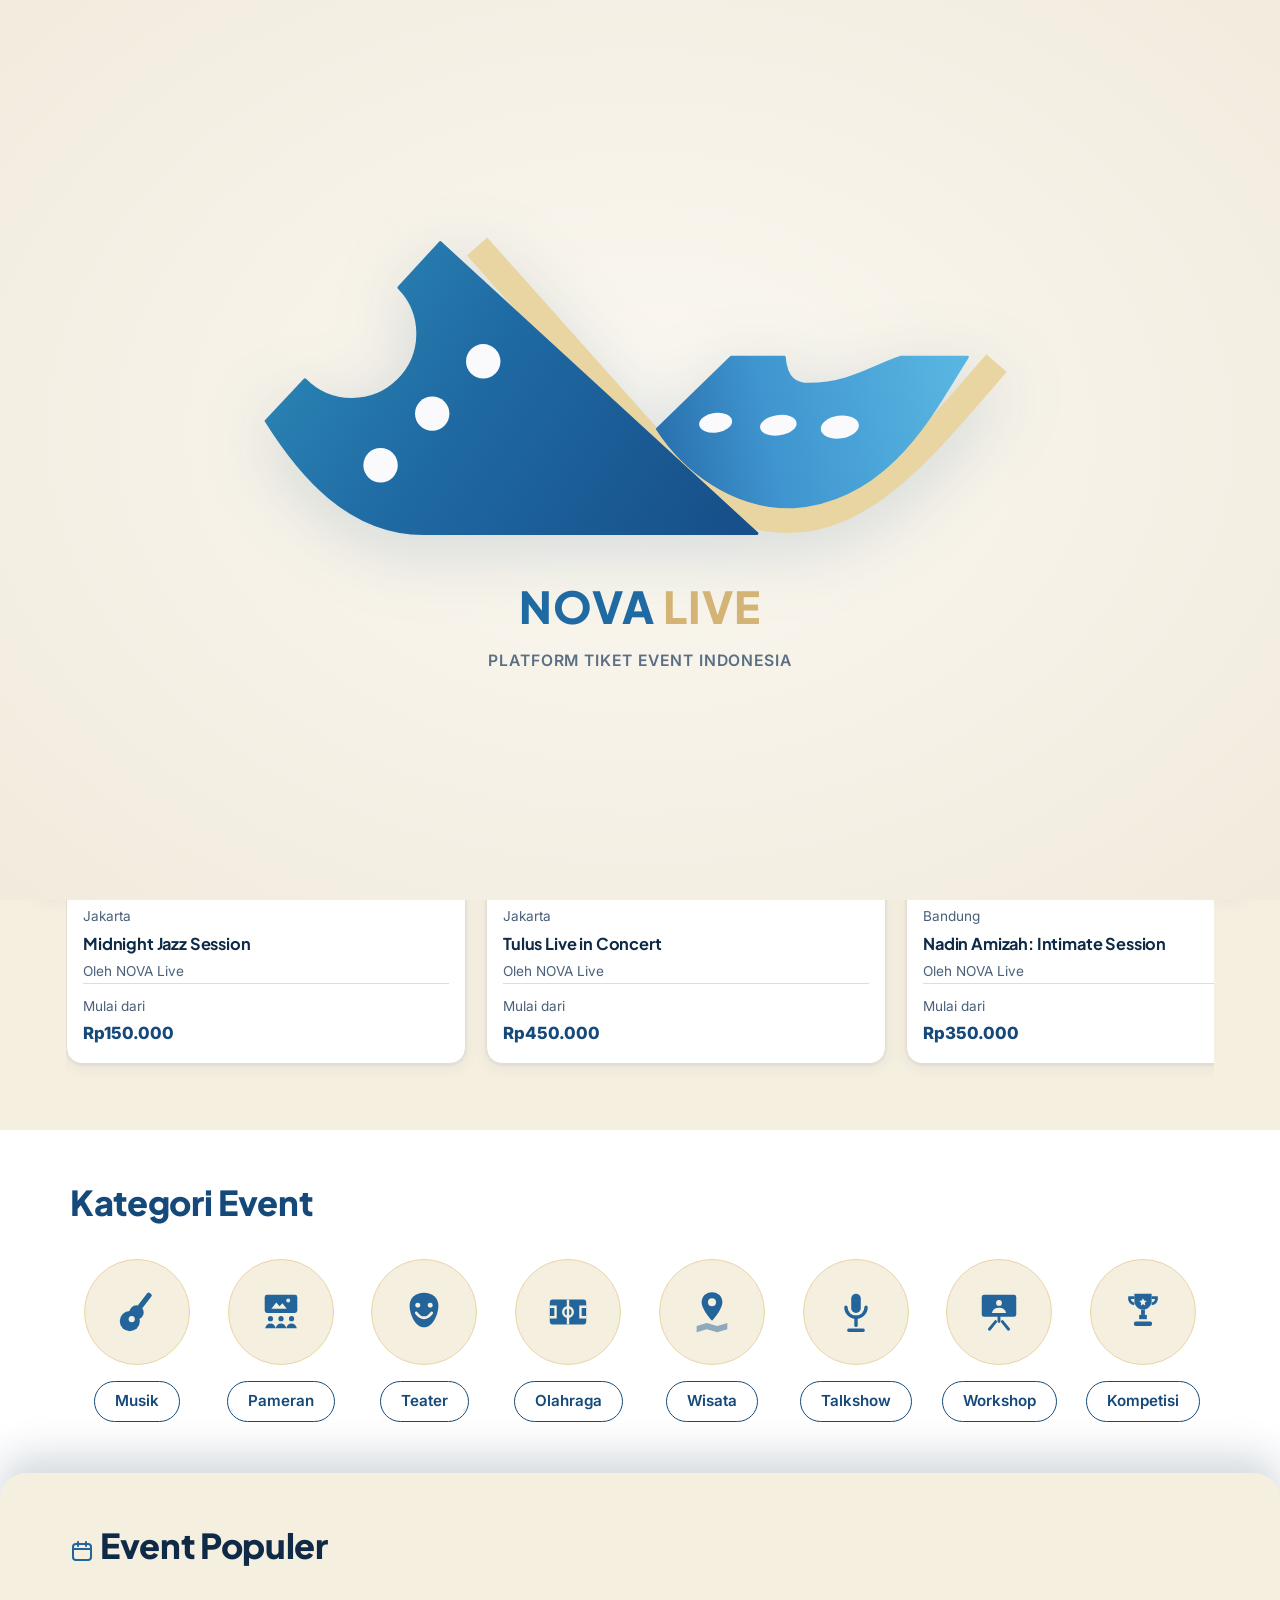
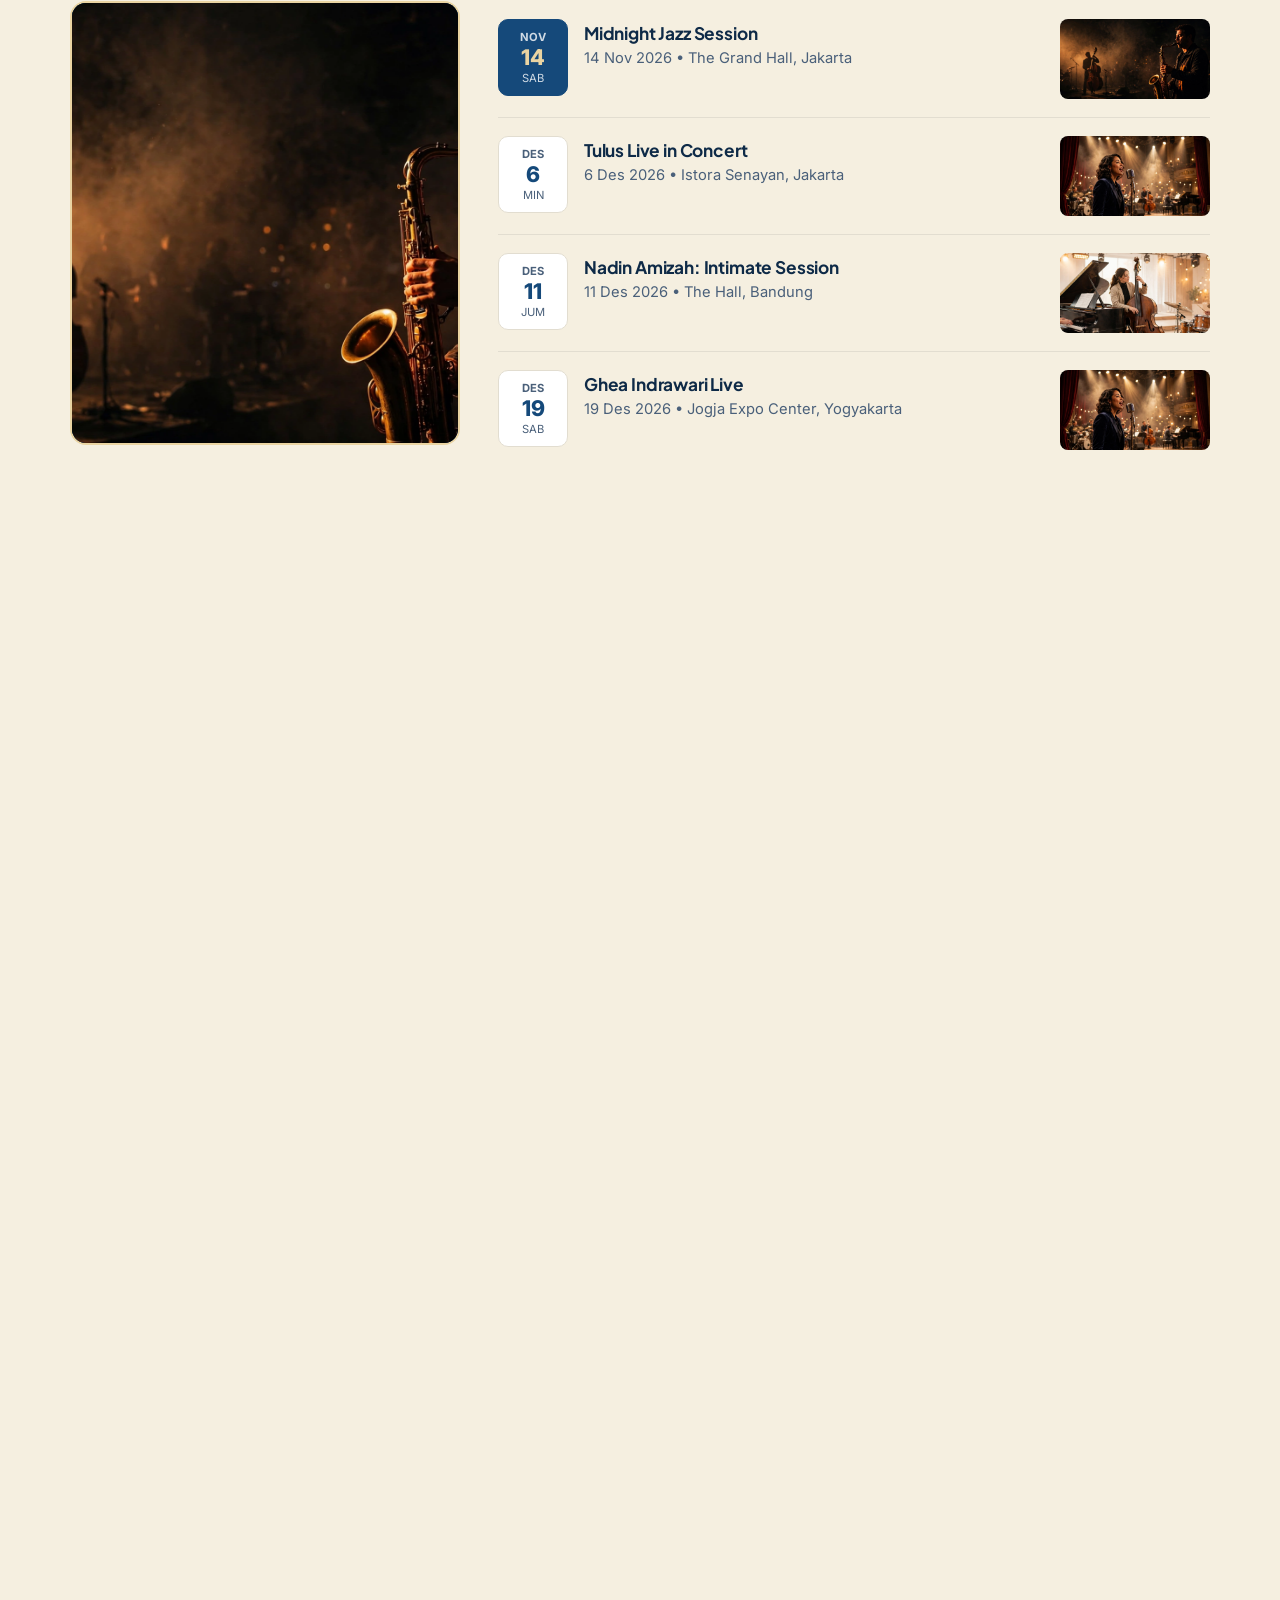
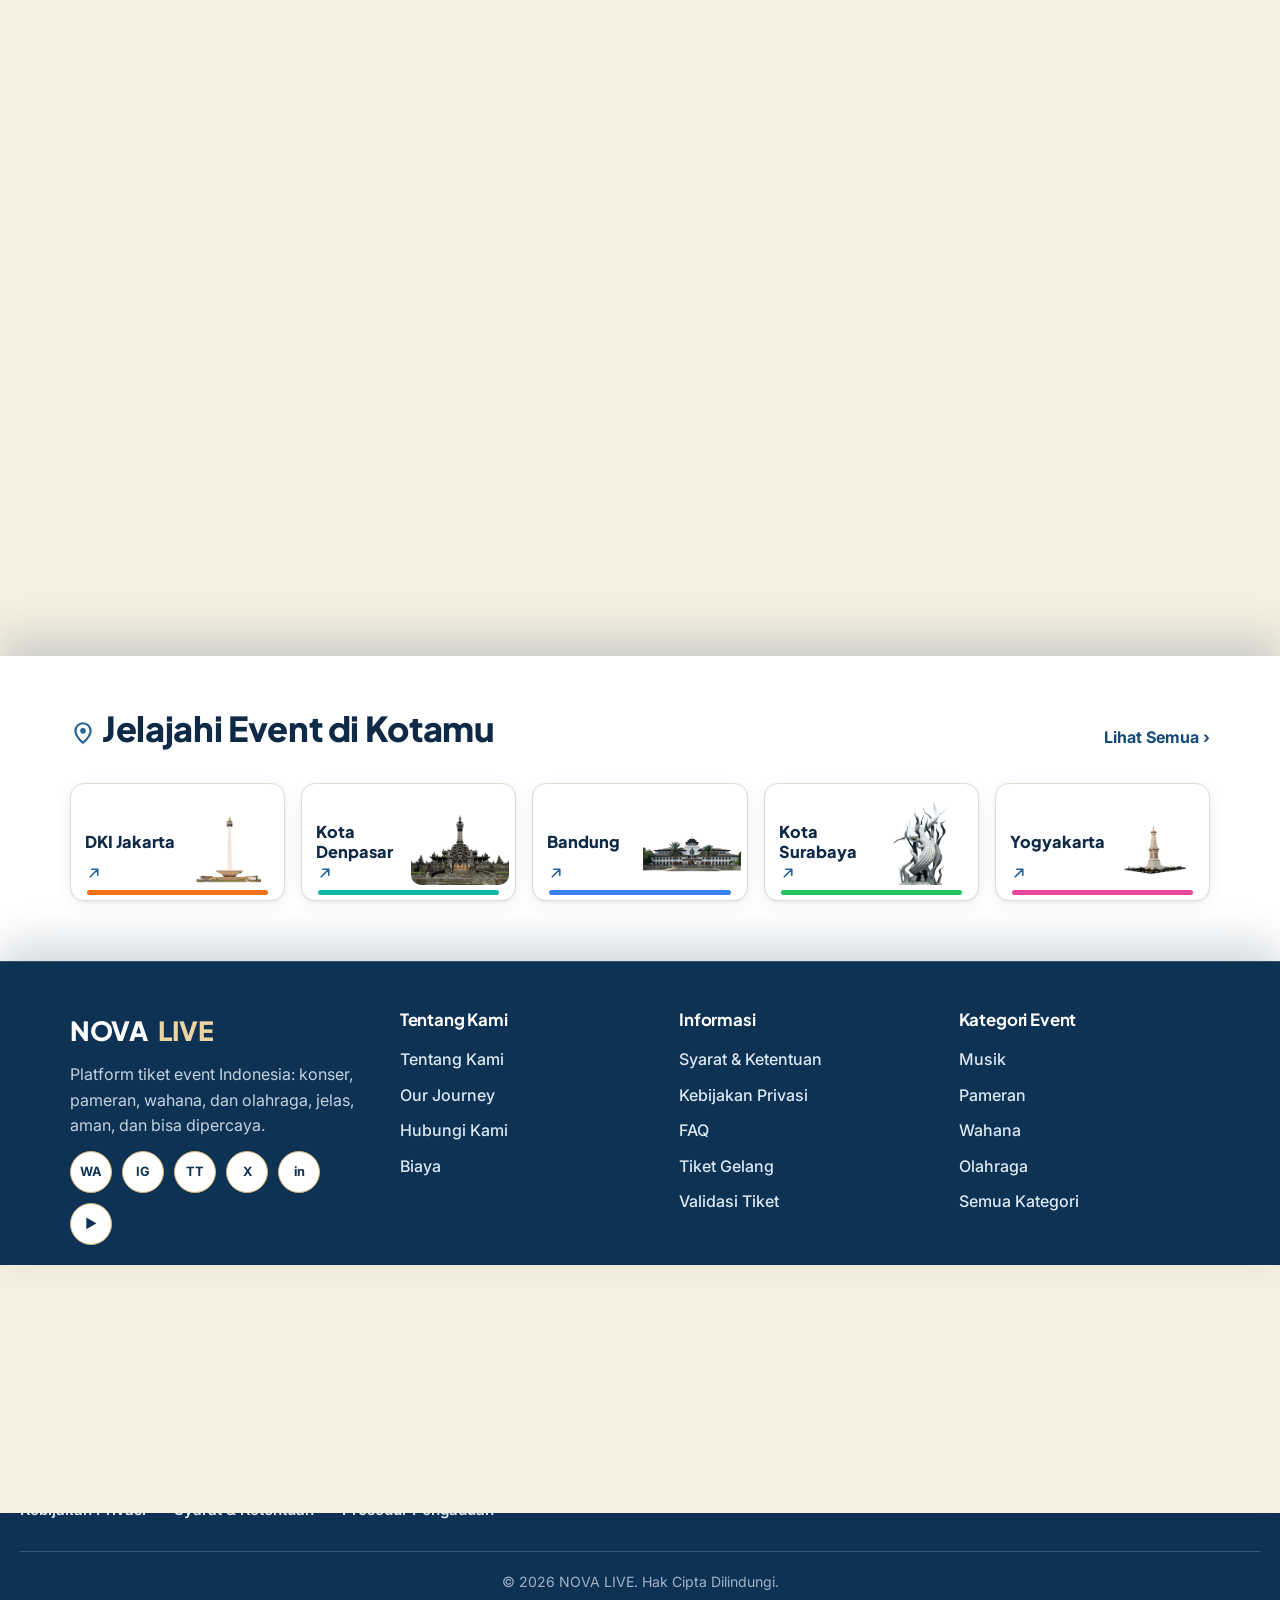
==== nova-live/index.html @ 5f41d3fb "MOCK UP 0.1" ====
<!doctype html>
<html lang="id">
<head>
<meta charset="utf-8">
<meta name="viewport" content="width=device-width, initial-scale=1, viewport-fit=cover">
<meta name="color-scheme" content="light">
<link rel="icon" type="image/png" href="[data-uri]">
<title>NOVA LIVE: Homepage</title>
<meta name="description" content="NOVA LIVE: platform tiket event Indonesia. Konser, pameran, wahana, dan olahraga.">
<link rel="preconnect" href="https://fonts.googleapis.com">
<link rel="preconnect" href="https://fonts.gstatic.com" crossorigin>
<link href="https://fonts.googleapis.com/css2?family=Plus+Jakarta+Sans:wght@600;700;800&family=Inter:wght@400;600;700;800&display=swap" rel="stylesheet">
<style>
:root{
  --bg:#FFFFFF; --card:#FFFFFF; --ink:#0E2A47; --muted:#4A607A;
  --navy:#15497A; --navy2:#0E3254; --brand:#23649A; --sky:#509FC8; --sky-soft:#E6F2F8;
  --accent:#23649A; --accent-ink:#15497A; --gold:#EAD4A2; --gold-deep:#D4B475; --success:#15803D;
  --cream:#F5EFE0; --nav-bg:#F5F1E6;
  --line:#E2DDD0; --chipbg:#EFE9DA;
  --font-display:"Plus Jakarta Sans","Inter",system-ui,sans-serif;
  --font-body:"Inter",system-ui,sans-serif;
  --radius:16px;
  --shadow:0 1px 3px rgba(14,50,84,.08),0 4px 16px rgba(14,50,84,.06);
  --shadow-lg:0 8px 28px rgba(14,50,84,.14);
  --wrap:1180px;
  --navh:73px;
}
*{box-sizing:border-box}
html{scroll-behavior:smooth}
body{margin:0;background:var(--bg);color:var(--ink);font-family:var(--font-body);line-height:1.6}
img{max-width:100%;display:block}
a{color:inherit}
a[href],button,summary,select,label[for],[role="button"],[role="tab"],[role="switch"]{cursor:pointer}
:disabled,[aria-disabled="true"]{cursor:not-allowed}
h1,h2,h3{font-family:var(--font-display);line-height:1.2;margin:0 0 12px;letter-spacing:-.01em}
h2{font-size:clamp(1.55rem,3vw,2.15rem);font-weight:800}
h3{font-size:1.15rem;font-weight:700}
p{margin:0 0 12px}
button,[role="button"],select,summary,input:not([type="checkbox"],[type="radio"]){min-height:2.25rem}
section[id]{scroll-margin-top:96px}
.wrap{max-width:var(--wrap);margin:0 auto;padding:0 20px}
.section{padding:52px 0;position:relative}
.section.alt{background:var(--card)}
.section-head{display:flex;justify-content:space-between;align-items:flex-end;gap:20px;flex-wrap:wrap;margin-bottom:22px}
.lead{color:var(--muted);font-size:1.02rem;max-width:640px}
.meta{color:var(--muted);font-size:.92rem}
:focus-visible{outline:3px solid var(--brand);outline-offset:2px;border-radius:6px}
.btn{display:inline-flex;align-items:center;gap:8px;background:var(--navy);color:#fff;font-weight:700;text-decoration:none;border:1px solid var(--navy);border-radius:10px;padding:12px 22px;cursor:pointer;box-shadow:var(--shadow);font-family:var(--font-body)}
.btn:hover{background:var(--brand);border-color:var(--brand)}
.btn-blue{background:var(--gold);border-color:var(--gold-deep);color:var(--navy2)}
.btn-blue:hover{background:var(--gold-deep);border-color:var(--gold-deep)}
.btn-sm{padding:9px 16px;font-size:.9rem}
.sticker{display:inline-block;background:var(--sky-soft);color:var(--navy);border-radius:999px;padding:4px 12px;font-weight:700;font-size:.78rem}

/* NAVBAR: struktur referensi: logo | Kategori | search lebar | partner | Akun */
.topnav{background:var(--navy2);border-bottom:1px solid rgba(255,255,255,.16);position:sticky;top:0;z-index:100;color:#fff}
.topnav-row{max-width:1440px;margin:0 auto;padding:12px 24px;display:flex;align-items:center;gap:18px}
.logo{display:inline-flex;align-items:center;gap:10px;font-family:var(--font-display);font-weight:800;font-size:1.65rem;color:#fff;text-decoration:none;white-space:nowrap;letter-spacing:-.01em;flex-shrink:0}
.logo .logo-live{color:var(--gold)}
.nav-ticket-svg{height:40px;width:auto;display:block;overflow:visible;flex-shrink:0}
.logo-img{height:36px;width:auto;display:block;max-width:100%;object-fit:contain}
.nav-cat{position:relative}
.nav-cat-btn{display:flex;align-items:center;gap:8px;background:none;border:0;font:700 1rem var(--font-body);color:#EAF3FA;cursor:pointer;padding:10px 6px;white-space:nowrap}
.nav-cat-btn:hover{color:#fff}
.nav-cat-chev{transition:transform .2s}
.nav-cat-btn[aria-expanded="true"] .nav-cat-chev{transform:rotate(180deg)}
/* MEGA MENU KATEGORI: panel lebar di bawah navbar, grid 4 kolom + bagian Jelajahi Event */
.mega-menu{position:absolute;top:calc(100% + 10px);left:50%;transform:translateX(-50%);width:min(1080px,calc(100vw - 32px));background:var(--card);border:1px solid var(--line);border-radius:18px;box-shadow:var(--shadow-lg);padding:26px 28px 24px;display:none;z-index:90}
.mega-menu.open{display:block;animation:mega-in .18s ease}
@keyframes mega-in{from{opacity:0;transform:translateX(-50%) translateY(-6px)}to{opacity:1;transform:translateX(-50%) translateY(0)}}
@media(prefers-reduced-motion:reduce){.mega-menu.open{animation:none}.nav-cat-chev{transition:none}}
.mega-grid{display:grid;grid-template-columns:repeat(4,1fr);gap:4px 16px}
.mega-item{display:flex;align-items:center;gap:14px;padding:11px 12px;border-radius:12px;color:var(--ink);font-weight:600;font-size:1rem;text-decoration:none;min-height:3.5rem}
.mega-item:hover{background:var(--sky-soft)}
.mega-ic{width:48px;height:48px;flex-shrink:0;border-radius:12px;background:var(--sky-soft);color:var(--brand);display:flex;align-items:center;justify-content:center;transition:background .2s,color .2s}
.mega-item:hover .mega-ic{background:var(--gold);color:var(--navy2)}
.mega-explore{border-top:1px solid var(--line);margin-top:20px;padding-top:20px}
.mega-explore h3{font-size:1.3rem;color:var(--navy);margin:0 0 14px}
.mega-explore-card{display:flex;align-items:center;gap:16px;background:var(--cream);border:1px solid var(--line);border-radius:14px;padding:16px 20px;text-decoration:none;color:var(--ink);min-height:3.5rem}
.mega-explore-card:hover{border-color:var(--gold-deep);box-shadow:var(--shadow)}
.mega-explore-ic{width:48px;height:48px;flex-shrink:0;border-radius:12px;background:var(--navy);color:var(--gold);display:flex;align-items:center;justify-content:center}
.mega-explore-txt strong{display:block;font-family:var(--font-display);font-size:1.05rem;color:var(--navy);line-height:1.3}
.mega-explore-txt small{color:var(--muted);font-size:.9rem}
.mega-arrow{margin-left:auto;font-size:1.7rem;line-height:1;color:var(--brand);flex-shrink:0}
@media(max-width:760px){
  .mega-menu{padding:20px 16px}
  .mega-grid{grid-template-columns:repeat(2,1fr);gap:4px 8px}
  .mega-item{gap:10px;padding:9px 8px;font-size:.92rem}
  .mega-ic{width:40px;height:40px;border-radius:10px}
  .mega-explore-card{padding:14px 16px}
}
.nav-search{flex:1;display:flex;align-items:center;background:#fff;border:1px solid var(--line);border-radius:999px;padding:0 6px 0 20px;height:48px;min-width:0;position:relative}
.nav-search input{flex:1;border:0;background:transparent;outline:none;font:400 .95rem var(--font-body);min-width:0;color:var(--navy)}
.nav-search input::placeholder{color:var(--muted)}
.nav-search-hint{position:absolute;left:20px;right:52px;top:50%;transform:translateY(-50%);font:400 .95rem var(--font-body);color:var(--muted);pointer-events:none;white-space:nowrap;overflow:hidden}
.nav-search-hint.hidden{display:none}
.nav-search-hint .hint-prefix{white-space:pre}
.nav-search-hint .hint-word{display:inline-block;transform-origin:50% 50%}
.nav-search-hint .hint-word.flip-out{animation:hint-flip-out .5s ease-in forwards}
.nav-search-hint .hint-word.flip-in{animation:hint-flip-in .5s ease-out forwards}
@keyframes hint-flip-out{from{transform:perspective(400px) rotateX(0deg);opacity:1}to{transform:perspective(400px) rotateX(90deg);opacity:0}}
@keyframes hint-flip-in{from{transform:perspective(400px) rotateX(-90deg);opacity:0}to{transform:perspective(400px) rotateX(0deg);opacity:1}}
@media(prefers-reduced-motion:reduce){.nav-search-hint{display:none}.nav-search-hint .hint-word.flip-out,.nav-search-hint .hint-word.flip-in{animation:none}}
.nav-search button{width:40px;height:40px;border:0;background:transparent;cursor:pointer;color:var(--navy);display:flex;align-items:center;justify-content:center;flex-shrink:0}
.nav-partner{display:flex;align-items:center;gap:8px;font-weight:700;color:#DCEBF5;text-decoration:none;white-space:nowrap;padding:10px 4px}
.nav-partner:hover{color:#fff}
.nav-partner svg{color:var(--gold)}
.nav-account{background:var(--gold);color:var(--navy2);border-radius:999px;padding:11px 20px;display:flex;align-items:center;gap:8px;font-weight:700;text-decoration:none;white-space:nowrap;border:0;cursor:pointer;font-family:var(--font-body);font-size:1rem}
.nav-account:hover{background:var(--gold-deep)}
.burger{display:none;background:none;border:0;font-size:1.5rem;cursor:pointer;color:#fff;padding:8px;min-width:2.75rem}
.drawer{position:fixed;top:0;right:0;width:300px;max-width:85vw;height:100%;background:var(--card);color:var(--ink);z-index:300;padding:24px;overflow:auto;box-shadow:var(--shadow-lg);display:none}
.drawer.open{display:block;animation:drawer-in .25s ease}
@keyframes drawer-in{from{transform:translateX(105%)}to{transform:none}}
@media(prefers-reduced-motion:reduce){.drawer.open{animation:none}}
.drawer a{display:block;padding:13px 0;font-weight:600;text-decoration:none;border-bottom:1px solid var(--line);min-height:2.75rem}
.drawer-backdrop{position:fixed;inset:0;background:rgba(14,50,84,.45);z-index:250;display:none}
.drawer-backdrop.open{display:block}
@media(max-width:1020px){.nav-partner{display:none}}
@media(max-width:760px){
  .topnav-row{flex-wrap:wrap;gap:10px;padding:12px 16px}
  .nav-search{order:3;flex-basis:100%}
  .nav-account{display:none}
  .burger{display:block;margin-left:auto}
  .nav-cat-btn span.lbl{display:none}
  .logo-img{height:30px}
  .logo{font-size:1.3rem;gap:8px}
  .nav-ticket-svg{height:32px}
}

.chips{display:flex;gap:10px;flex-wrap:wrap;margin:16px 0}
.chip{border:1px solid var(--line);border-radius:999px;padding:8px 16px;font-weight:600;cursor:pointer;background:var(--card);color:var(--ink);text-decoration:none;display:inline-flex;align-items:center;min-height:2.5rem;font-family:var(--font-body);font-size:.95rem}
.chip.active{background:var(--navy);color:#fff;border-color:var(--navy)}
.chip:hover{border-color:var(--navy)}

/* BANNER: tumpukan 3 slide navy kosong (sesuai Figma) */
.sr-only{position:absolute;width:1px;height:1px;padding:0;margin:-1px;overflow:hidden;clip:rect(0 0 0 0);white-space:nowrap;border:0}
.banner-stack-sec{background:var(--nav-bg);padding:34px 20px 30px}
.banner-stack{position:relative;max-width:1374px;margin:0 auto;aspect-ratio:1374/499}
.banner-slide{position:absolute;left:50%;transform:translateX(-50%);background:#15497A;border-radius:20px;transition:top .45s ease,height .45s ease,width .45s ease,opacity .45s ease,background .45s ease}
.banner-slide.back{width:95.12%;height:49.7%;top:21.04%;background:rgba(21,73,122,.5);opacity:1;z-index:1}
.banner-slide.mid{width:89.3%;height:65.73%;top:13.03%;background:rgba(21,73,122,.75);opacity:1;z-index:2}
.banner-slide.front{width:83.48%;height:81.76%;top:5.01%;background:#15497A;opacity:1;z-index:3}
.banner-arrow{position:absolute;top:45.89%;transform:translateY(-50%);width:46px;height:46px;min-height:46px;border-radius:50%;background:#fff;border:0;box-shadow:var(--shadow-lg);font-size:1.6rem;line-height:1;color:var(--navy);z-index:4;display:flex;align-items:center;justify-content:center;cursor:pointer;padding:0 0 4px}
.banner-arrow:hover{color:var(--brand)}
.banner-arrow.prev{left:6.55%}
.banner-arrow.next{right:6.55%}
.banner-dots{position:absolute;left:50%;transform:translateX(-50%);bottom:2.5%;background:#F5EFE0;border-radius:999px;padding:8px 12px;display:flex;gap:7px;align-items:center;box-shadow:var(--shadow);z-index:4}
.banner-dots span{width:8px;height:8px;border-radius:999px;background:rgba(21,73,122,.45);transition:width .3s ease,background .3s ease}
.banner-dots span.on{width:24px;background:#23649A}
@media(max-width:760px){ .banner-arrow{width:40px;height:40px;min-height:40px;font-size:1.35rem} .banner-arrow.prev{left:2%} .banner-arrow.next{right:2%} }

/* Cards umum */
.card{background:var(--card);border:1px solid var(--line);border-radius:var(--radius);box-shadow:var(--shadow);overflow:hidden;transition:transform .2s,box-shadow .2s}
.card:hover{transform:translateY(-3px);box-shadow:var(--shadow-lg)}
@media (prefers-reduced-motion: reduce){ .card:hover{transform:none} }

/* EVENT SERU */
#seru{background:var(--cream)}
.seru-wrap{position:relative}
.seru-icon{vertical-align:-4px;margin-right:6px;color:var(--brand)}
.seru-row{display:flex;gap:20px;overflow-x:auto;scroll-snap-type:x mandatory;-webkit-overflow-scrolling:touch;scrollbar-width:none;padding:4px 4px 14px;margin:0 -4px}
.seru-row::-webkit-scrollbar{display:none}
.seru-card{flex:0 0 400px;width:400px;scroll-snap-align:start;display:flex;flex-direction:column;height:auto}
.seru-card img{height:170px;width:100%;object-fit:cover;border-bottom:1px solid var(--line);display:block}
.seru-body{padding:16px;display:flex;flex-direction:column;flex:1}
.seru-body .meta{color:var(--muted);font-size:.85rem;margin:0}
.seru-body h3{font-size:1.02rem;margin:6px 0;line-height:1.35}
.seru-body h3 a{text-decoration:none;color:inherit;display:-webkit-box;-webkit-line-clamp:2;-webkit-box-orient:vertical;overflow:hidden}
.seru-body h3 a:hover{color:var(--brand)}
.seru-from{color:var(--muted);font-size:.85rem;margin:14px 0 2px;margin-top:auto;border-top:1px solid var(--line);padding-top:12px}
.seru-price{font-weight:800;font-size:1.05rem;margin:0;color:var(--navy)}
.seru-arrow{position:absolute;top:calc(50% + 16px);transform:translateY(-50%);width:46px;height:46px;border-radius:50%;background:var(--card);border:1px solid var(--line);box-shadow:var(--shadow);font-size:1.6rem;line-height:1;color:var(--navy);z-index:5;display:flex;align-items:center;justify-content:center;cursor:pointer;padding:0;font-family:inherit;transition:transform .2s,box-shadow .2s,background .2s}
.seru-arrow:hover{background:#fff;transform:translateY(-50%) scale(1.06);box-shadow:var(--shadow-lg)}
.seru-arrow:active{transform:translateY(-50%) scale(0.96)}
.seru-arrow.seru-prev{left:-22px}
.seru-arrow.seru-next{right:-22px}
@media(max-width:1240px){.seru-arrow.seru-prev{left:10px}.seru-arrow.seru-next{right:10px}}
@media(max-width:1024px){.seru-card{flex:0 0 340px;width:340px}}
@media(max-width:760px){.seru-card{flex:0 0 85%;width:85%}.seru-card img{height:160px}.seru-arrow{display:none}}
@media(prefers-reduced-motion:reduce){.seru-arrow:hover{transform:translateY(-50%)}}

/* KATEGORI EVENT */
#populer,.kategori-sec{background:#fff;--katblue:#23649A;--katbg:#F5EFE0;--katdark:#15497A}
.kategori-title{color:var(--navy);margin-bottom:36px}
.kategori-row{display:flex;flex-wrap:wrap;justify-content:space-between;gap:20px 10px}
.kategori-item{flex:1 1 0;min-width:100px;display:flex;flex-direction:column;align-items:center;gap:16px;text-decoration:none}
.kategori-circle{width:106px;height:106px;border-radius:50%;background:var(--katbg);border:1.5px solid var(--gold);display:flex;align-items:center;justify-content:center;color:var(--katblue);transition:background .2s,border-color .2s}
.kategori-item:hover .kategori-circle{--katbg:var(--gold);background:var(--katbg);border-color:var(--gold-deep)}
.kategori-pill{border:1.5px solid var(--katdark);color:var(--katdark);background:#fff;border-radius:999px;padding:7px 20px;font-weight:600;font-size:.95rem;white-space:nowrap;transition:background .2s,color .2s,border-color .2s}
.kategori-item:hover .kategori-pill{background:var(--katblue);color:#fff;border-color:var(--katblue)}
@media(max-width:760px){
  .kategori-item{flex:1 1 21%;min-width:0}
  .kategori-circle{width:74px;height:74px}
  .kategori-circle svg{width:36px;height:36px}
  .kategori-pill{padding:5px 12px;font-size:.8rem}
}

/* TRANSISI COVER: Kategori Event menempel (sticky) tepat di bawah navbar, lalu Event Minggu Ini
   naik dari bawah menutupinya seperti lembaran yang terangkat, sampai tampil penuh.
   Kedua section dibungkus .cover-stack agar sticky Kategori berhenti di akhir Event Minggu Ini. */
.cover-stack{position:relative}
#populer{background:#fff;position:sticky;top:var(--navh);z-index:1}
#populer .wrap{transform-origin:50% 0;will-change:transform,opacity}
#minggu{position:relative;z-index:2;background:var(--cream);border-radius:26px 26px 0 0;box-shadow:0 -18px 38px rgba(14,50,84,.18)}
@media(max-width:760px){ :root{--navh:131px} }
@media(prefers-reduced-motion:reduce){ #populer{position:relative} #minggu{border-radius:0;box-shadow:none} }

/* EVENT MINGGU INI */
.minggu-more{color:var(--accent-ink);font-weight:700;text-decoration:none;white-space:nowrap;padding:10px 0}
.minggu-grid{display:grid;grid-template-columns:390px 1fr;gap:38px;align-items:start}
.minggu-panel{background:var(--navy);border-radius:16px;padding:0;position:relative;overflow:hidden;min-height:440px;border:2px solid var(--gold)}
.minggu-posters{position:relative;width:100%;height:440px;overflow:hidden;background:var(--navy2)}
.minggu-poster{position:absolute;inset:0;width:100%;height:100%;object-fit:cover;opacity:0;transform:scale(1.07);transition:opacity .55s ease,transform .55s ease}
.minggu-poster.on{opacity:1;transform:none}
@media(max-width:760px){.minggu-panel{min-height:380px}.minggu-posters{height:380px}}
.minggu-pills{display:flex;gap:12px;margin-bottom:8px;flex-wrap:wrap}
.minggu-pills .chip.active{background:var(--navy);color:var(--gold);border-color:var(--navy)}
.minggu-row{display:flex;gap:16px;align-items:flex-start;padding:18px 0;border-bottom:1px solid var(--line)}
.minggu-row:last-child{border-bottom:0}
.minggu-date{flex:0 0 70px;background:#fff;border:1px solid var(--line);border-radius:10px;text-align:center;padding:10px 6px;line-height:1.25}
.minggu-date .m{display:block;font-size:.7rem;font-weight:700;color:var(--muted)}
.minggu-date .d{display:block;font-size:1.35rem;font-weight:800;color:var(--navy)}
.minggu-date .w{display:block;font-size:.7rem;color:var(--muted)}
.minggu-info{flex:1;min-width:0}
.minggu-info h3{font-size:1.08rem;margin:4px 0}
.minggu-info h3 a{text-decoration:none}
.minggu-info h3 a:hover{color:var(--brand)}
.minggu-thumb{flex:0 0 150px}
.minggu-thumb img{width:150px;height:80px;object-fit:cover;border-radius:8px}
@media(max-width:1024px){.minggu-grid{grid-template-columns:1fr}}
@media(max-width:560px){.minggu-row{flex-wrap:wrap}.minggu-thumb{flex-basis:100%}.minggu-thumb img{width:100%;height:130px}}

/* EVENT MINGGU INI: mode scroll bertahap (desktop, ala Bank Jago): grid terpaku, poster kiri berganti, baris kanan muncul satu per satu.
   Setelah baris terakhir tampil dan tertahan sebentar, Jelajahi naik menutupi panel yang masih terpaku (lihat RANTAI COVER di bawah). */
@media(min-width:1025px){
  .minggu-scroll.scrollfx{height:340vh}
  .minggu-scroll.scrollfx .minggu-grid{position:sticky;top:84px}
  .minggu-scroll.scrollfx .minggu-row{opacity:0;transform:translateY(26px);visibility:hidden;transition:opacity .5s ease,transform .5s ease,visibility 0s linear .5s}
  .minggu-scroll.scrollfx .minggu-row.on{opacity:1;transform:none;visibility:visible;transition:opacity .5s ease,transform .5s ease}
  .minggu-scroll.scrollfx .minggu-row.current .minggu-date{background:var(--navy);border-color:var(--navy);color:#fff}
  .minggu-scroll.scrollfx .minggu-row.current .minggu-date .d{color:var(--gold)}
  .minggu-scroll.scrollfx .minggu-row.current .minggu-date .m,
  .minggu-scroll.scrollfx .minggu-row.current .minggu-date .w{color:rgba(255,255,255,.8)}
}

/* JELAJAHI EVENT DI KOTAMU */
#kota{background:#fff}
.kota-more{color:var(--accent-ink);font-weight:700;text-decoration:none;white-space:nowrap;padding:10px 0}
.kota-row{display:grid;grid-template-columns:repeat(5,1fr);gap:16px}
.kota-card{position:relative;display:block;width:100%;text-align:left;background:var(--card);border:1px solid var(--line);border-radius:14px;box-shadow:var(--shadow);padding:16px 14px;min-height:118px;cursor:pointer;font-family:var(--font-body);color:var(--ink);overflow:hidden;transition:transform .2s,box-shadow .2s,border-color .2s}
.kota-card:hover{transform:translateY(-3px);box-shadow:var(--shadow-lg);border-color:var(--gold-deep)}
.kota-card[aria-expanded="true"]{border-color:var(--brand);box-shadow:var(--shadow-lg)}
.kota-name{display:block;font-family:var(--font-display);font-weight:800;font-size:1.02rem;line-height:1.25;max-width:56%;position:relative;z-index:1}
.kota-arrow{position:absolute;left:14px;bottom:18px;color:var(--brand);z-index:1;display:flex}
.kota-media{position:absolute;right:6px;bottom:15px;top:10px;width:46%;background:#fff;border-radius:10px;display:flex;align-items:flex-end;justify-content:center;overflow:hidden}
.kota-media img{max-height:100%;max-width:100%;object-fit:contain}
.kota-bar{position:absolute;left:16px;right:16px;bottom:5px;height:5px;border-radius:99px;background:var(--kota-accent)}
.kota-panel{margin-top:18px;background:var(--cream);border:1px solid var(--line);border-radius:14px;box-shadow:var(--shadow);padding:20px 22px;display:none}
.kota-panel.open{display:block}
.kota-ev{display:flex;justify-content:space-between;gap:16px;align-items:baseline;padding:12px 0;border-bottom:1px solid var(--line);text-decoration:none}
.kota-ev:last-child{border-bottom:0}
.kota-ev:hover .kota-ev-title{color:var(--brand)}
.kota-ev-title{font-weight:700}
.kota-ev-price{font-weight:800;white-space:nowrap;color:var(--navy)}
@media(max-width:1024px){.kota-row{grid-template-columns:repeat(3,1fr)}}
@media(max-width:640px){.kota-row{grid-template-columns:repeat(2,1fr)}.kota-card{min-height:108px}}
@media(max-width:420px){.kota-row{grid-template-columns:1fr}}
@media (prefers-reduced-motion: reduce){ .kota-card:hover{transform:none} }

/* KENAPA + BIKIN EVENT + FAQ */
.feature-grid{display:grid;grid-template-columns:repeat(4,1fr);gap:20px}
.feature-card{padding:24px}
.feature-card .doodle{display:block;margin-bottom:10px;color:var(--navy)}
.feature-card a{color:var(--accent-ink);font-weight:700;text-decoration:none}
.create-grid{display:grid;grid-template-columns:1fr 1fr;gap:32px;align-items:center}
.step{display:flex;gap:14px;align-items:flex-start;margin-bottom:16px}
.step-num{flex:0 0 44px;height:44px;border-radius:50%;display:flex;align-items:center;justify-content:center;font-weight:800;background:var(--navy);color:#fff}
.acc{border:1px solid var(--line);border-radius:12px;background:var(--card);box-shadow:var(--shadow);margin-bottom:12px;overflow:hidden}
.acc button{width:100%;text-align:left;background:transparent;border:0;padding:16px 20px;font:inherit;font-weight:700;cursor:pointer;display:flex;justify-content:space-between;gap:12px;color:var(--ink);align-items:center}
.acc-panel{padding:0 20px 16px;color:var(--muted);display:none}
.acc.open .acc-panel{display:block}
@media(max-width:1024px){.feature-grid{grid-template-columns:repeat(2,1fr)}.create-grid{grid-template-columns:1fr}}
@media(max-width:560px){.feature-grid{grid-template-columns:1fr}.section{padding:40px 0}}

/* FOOTER */
.footer{background:var(--navy2);color:#DCE8F2;border-top:1px solid rgba(255,255,255,.16);padding:48px 0 20px}
.footer .logo{color:#fff;margin-bottom:10px}
.footer .logo .logo-live{color:var(--gold)}
.footer .logo-img{height:38px}
.footer-grid{display:grid;grid-template-columns:1.2fr 1fr 1fr 1fr;gap:28px}
.footer h3{font-size:1.05rem;color:#fff}
.footer nav a{display:block;text-decoration:none;color:#DCE8F2;padding:5px 0;font-weight:500;min-height:2rem}
.footer nav a:hover{color:var(--gold);text-decoration:underline;text-underline-offset:3px}
.social{display:flex;gap:10px;flex-wrap:wrap;margin-top:12px}
.social a{width:42px;height:42px;border:1.5px solid var(--gold-deep);background:#fff;border-radius:50%;display:flex;align-items:center;justify-content:center;font-weight:700;color:var(--navy2);text-decoration:none;font-size:.8rem;transition:background .2s,color .2s}
.social a:hover{background:var(--gold);color:var(--navy2);border-color:var(--gold)}
.footer-bottom{border-top:1px solid rgba(255,255,255,.18);margin-top:28px;padding-top:14px;text-align:center;font-weight:600}
@media(max-width:1024px){.footer-grid{grid-template-columns:1fr 1fr}}
@media(max-width:560px){.footer-grid{grid-template-columns:1fr}}

/* RANTAI COVER (desktop, tanpa reduced-motion): Jelajahi menutupi Event Minggu Ini, footer menutupi Jelajahi.
   Overlap Jelajahi harus cukup besar agar tepi atasnya menangkap panel Event Minggu Ini SELAGI panel masih
   terpaku (sticky): keempat baris lengkap di 60% lintasan 340vh, panel baru lepas di ±96% lintasan.
   calc(-119vh + 214px): tepi Jelajahi menyentuh dasar panel di ±65% lintasan dan menutupi penuh puncaknya
   di ±90% — sebelum panel lepas. Nilai lama -50vh terlalu kecil: panel keburu lepas dan naik menjauh,
   sehingga Jelajahi hanya mengikuti di bawahnya, bukan menutupi. */
@media(min-width:1025px) and (prefers-reduced-motion:no-preference){
  #kota{position:relative;z-index:20;margin-top:calc(-119vh + 214px);padding-bottom:180px;box-shadow:0 -18px 38px rgba(14,50,84,.18)}
  .footer{position:relative;z-index:30;margin-top:-120px;box-shadow:0 -18px 38px rgba(14,50,84,.18)}
}

/* PITA LEGAL: di bawah footer, paling bawah halaman */
.legal-band{background:var(--navy2);color:#D7DEE8;padding:44px 0 34px;overflow:hidden}
.legal-wrap{max-width:1280px;margin:0 auto;padding:0 20px}
.legal-wordmark{font-family:var(--font-display);font-weight:800;line-height:.92;letter-spacing:-.03em;text-align:center;white-space:nowrap;font-size:clamp(3.2rem,13.2vw,11.5rem);color:var(--sky);margin:0 0 28px;user-select:none}
.legal-wordmark span{color:var(--gold)}
.legal-row{display:flex;align-items:center;justify-content:space-between;gap:16px 28px;flex-wrap:wrap}
.legal-links{display:flex;gap:8px 28px;flex-wrap:wrap}
.legal-links a{color:#E6EDF5;text-decoration:none;font-weight:600;font-size:.95rem;padding:6px 0}
.legal-links a:hover{color:#fff;text-decoration:underline;text-underline-offset:4px}
.legal-copy{color:#E6EDF5;font-weight:600;font-size:.95rem;white-space:nowrap;margin:0}
.legal-divider{border:0;border-top:1px solid rgba(255,255,255,.18);margin:22px 0 18px}
.legal-note{color:#9FB3C8;font-size:.88rem;line-height:1.75;margin:0 auto;max-width:1020px;text-align:center}
@media(max-width:760px){
  .legal-band{padding:32px 0 28px}
  .legal-wordmark{font-size:clamp(2.6rem,13.5vw,4.5rem);margin-bottom:22px}
  .legal-row{flex-direction:column;align-items:flex-start}
  .legal-links{flex-direction:column;gap:2px}
  .legal-copy{white-space:normal}
}

/* Modal + reveal */
.modal-backdrop{position:fixed;inset:0;background:rgba(15,42,70,.5);z-index:400;display:none;align-items:center;justify-content:center;padding:20px}
.modal-backdrop.open{display:flex}
.modal{background:var(--card);color:var(--ink);border:1px solid var(--line);border-radius:var(--radius);box-shadow:var(--shadow-lg);max-width:420px;width:100%;padding:28px;position:relative}
.modal .close{position:absolute;top:12px;right:12px;background:var(--card);border:1px solid var(--line);border-radius:50%;width:38px;height:38px;cursor:pointer;font-size:1.1rem;color:var(--ink)}
.field{margin-bottom:14px}
.field label{display:block;font-weight:700;margin-bottom:6px}
.field input{width:100%;padding:12px 14px;border:1px solid #D1D5DB;border-radius:10px;font:inherit;background:var(--card);color:var(--ink)}
.reveal{opacity:1;transform:none}
.reveal.visible{opacity:1;transform:none}
@media(prefers-reduced-motion:reduce){ *,*::before,*::after{animation:none!important;transition:none!important;scroll-behavior:auto!important} .reveal{opacity:1;transform:none} }
.toast{position:fixed;left:50%;bottom:22px;transform:translateX(-50%) translateY(20px);background:var(--navy);color:#fff;padding:12px 20px;border-radius:999px;font-weight:600;box-shadow:var(--shadow-lg);opacity:0;pointer-events:none;transition:opacity .25s,transform .25s;z-index:500;max-width:92vw;text-align:center}
.toast.show{opacity:1;transform:translateX(-50%) translateY(0)}

/* INTRO ANIMASI TIKET NOVALIVE */
.intro-overlay{position:fixed;inset:0;z-index:99999;display:flex;flex-direction:column;align-items:center;justify-content:center;background:radial-gradient(ellipse at 50% 48%,#FBF8F1 0%,#F1EBDD 100%);transition:opacity .65s cubic-bezier(.4,0,.2,1),visibility .65s;cursor:pointer;overflow:hidden}
.intro-overlay.hidden{opacity:0;visibility:hidden;pointer-events:none}
.intro-container{width:min(88vw,780px);display:flex;flex-direction:column;align-items:center;justify-content:center;position:relative}
.intro-ticket-svg{width:100%;height:auto;overflow:visible;filter:drop-shadow(0 16px 36px rgba(21,73,122,.16))}
.intro-brand{margin-top:20px;font-family:var(--font-display);font-size:clamp(1.8rem,4vw,2.75rem);font-weight:800;letter-spacing:.02em;text-align:center;opacity:0;transform:translateY(14px);transition:opacity .55s ease,transform .55s ease;user-select:none}
.intro-brand.show{opacity:1;transform:translateY(0)}
.intro-brand .intro-nova{color:#1F6AA3}
.intro-brand .intro-live{color:#D4B475}
.intro-tagline{font-family:var(--font-body);font-size:clamp(.82rem,1.8vw,.98rem);color:var(--muted);margin-top:6px;font-weight:600;letter-spacing:.06em;text-transform:uppercase;opacity:0;transition:opacity .5s ease .15s}
.intro-tagline.show{opacity:.9}
@media(prefers-reduced-motion:reduce){.intro-overlay{display:none!important}}
</style>
</head>
<body>

<!-- INTRO ANIMASI TIKET NOVALIVE -->
<div id="introOverlay" class="intro-overlay" role="dialog" aria-modal="true" aria-label="Intro Animasi NOVALIVE">
  <div class="intro-container">
    <svg id="ticket" class="intro-ticket-svg" viewBox="0 30 1300 540" xmlns="http://www.w3.org/2000/svg" role="img" aria-label="Logo tiket NOVALIVE">
      <defs>
        <linearGradient id="nv-dark" x1="60" y1="70" x2="780" y2="540" gradientUnits="userSpaceOnUse">
          <stop offset="0" stop-color="#2E8CB9"/>
          <stop offset="0.45" stop-color="#1F6AA3"/>
          <stop offset="1" stop-color="#17508A"/>
        </linearGradient>
        <linearGradient id="nv-light" x1="690" y1="400" x2="1170" y2="300" gradientUnits="userSpaceOnUse">
          <stop offset="0" stop-color="#2A72B0"/>
          <stop offset="0.35" stop-color="#3F95CF"/>
          <stop offset="1" stop-color="#58B5E1"/>
        </linearGradient>
        <linearGradient id="nv-shine" x1="0" y1="0" x2="1" y2="0">
          <stop offset="0" stop-color="#fff" stop-opacity="0"/>
          <stop offset="0.5" stop-color="#fff" stop-opacity="0.55"/>
          <stop offset="1" stop-color="#fff" stop-opacity="0"/>
        </linearGradient>
        <path id="nv-dark-shape" d="M 42 352 L 105 285 A 106 106 0 0 0 258 135 L 325 62 L 840 535 L 300 535 C 176 536 96 438 42 352 Z"/>
        <path id="nv-light-shape" d="M 678 365 L 798 248 L 885 248 C 888 285 905 292 925 292 C 990 292 1030 262 1075 248 L 1183 248 C 1130 330 1060 480 900 492 C 800 495 720 430 678 365 Z"/>
        <clipPath id="nv-clip">
          <use href="#nv-dark-shape"/>
          <use href="#nv-light-shape"/>
        </clipPath>
      </defs>

      <g data-part="root">
        <path data-part="ribbon" d="M 385 68 L 665 382 C 735 466 803 514 897 512 C 1022 510 1120 384 1230 258"
              fill="none" stroke="#E8D5A1" stroke-width="44" pathLength="1" stroke-dasharray="1" stroke-dashoffset="1"/>

        <g data-part="dark" opacity="0">
          <use href="#nv-dark-shape" fill="url(#nv-dark)" stroke="url(#nv-dark)" stroke-width="5" stroke-linejoin="round"/>
          <g fill="#FAFAFC">
            <g data-part="dot" data-cx="395" data-cy="255"><circle r="28"/></g>
            <g data-part="dot" data-cx="312" data-cy="340"><circle r="28"/></g>
            <g data-part="dot" data-cx="228" data-cy="424"><circle r="28"/></g>
          </g>
        </g>

        <g data-part="light" opacity="0">
          <use href="#nv-light-shape" fill="url(#nv-light)" stroke="url(#nv-light)" stroke-width="4" stroke-linejoin="round"/>
          <g fill="#FAFAFC">
            <g data-part="oval" data-cx="773" data-cy="355"><ellipse rx="27" ry="16" transform="rotate(-8)"/></g>
            <g data-part="oval" data-cx="875" data-cy="359"><ellipse rx="29" ry="16" transform="rotate(-8)"/></g>
            <g data-part="oval" data-cx="975" data-cy="362"><ellipse rx="27" ry="16" transform="rotate(-8)"/></g>
          </g>
        </g>

        <g clip-path="url(#nv-clip)">
          <rect data-part="shine" x="-120" y="-120" width="240" height="900" fill="url(#nv-shine)" opacity="0"/>
        </g>
      </g>
    </svg>
    <div id="introBrand" class="intro-brand">
      <span class="intro-nova">NOVA</span> <span class="intro-live">LIVE</span>
      <div id="introTagline" class="intro-tagline">Platform Tiket Event Indonesia</div>
    </div>
  </div>
</div>

<header class="topnav">
  <div class="topnav-row">
    <a class="logo" href="#atas" aria-label="NOVA LIVE" title="Putar ulang animasi logo"><svg id="navTicket" class="nav-ticket-svg" viewBox="0 30 1300 540" xmlns="http://www.w3.org/2000/svg" role="img" aria-label="Logo tiket NOVALIVE">
      <defs>
        <linearGradient id="navnv-dark" x1="60" y1="70" x2="780" y2="540" gradientUnits="userSpaceOnUse">
          <stop offset="0" stop-color="#2E8CB9"/>
          <stop offset="0.45" stop-color="#1F6AA3"/>
          <stop offset="1" stop-color="#17508A"/>
        </linearGradient>
        <linearGradient id="navnv-light" x1="690" y1="400" x2="1170" y2="300" gradientUnits="userSpaceOnUse">
          <stop offset="0" stop-color="#2A72B0"/>
          <stop offset="0.35" stop-color="#3F95CF"/>
          <stop offset="1" stop-color="#58B5E1"/>
        </linearGradient>
        <linearGradient id="navnv-shine" x1="0" y1="0" x2="1" y2="0">
          <stop offset="0" stop-color="#fff" stop-opacity="0"/>
          <stop offset="0.5" stop-color="#fff" stop-opacity="0.55"/>
          <stop offset="1" stop-color="#fff" stop-opacity="0"/>
        </linearGradient>
        <path id="navnv-dark-shape" d="M 42 352 L 105 285 A 106 106 0 0 0 258 135 L 325 62 L 840 535 L 300 535 C 176 536 96 438 42 352 Z"/>
        <path id="navnv-light-shape" d="M 678 365 L 798 248 L 885 248 C 888 285 905 292 925 292 C 990 292 1030 262 1075 248 L 1183 248 C 1130 330 1060 480 900 492 C 800 495 720 430 678 365 Z"/>
        <clipPath id="navnv-clip">
          <use href="#navnv-dark-shape"/>
          <use href="#navnv-light-shape"/>
        </clipPath>
      </defs>
      <g data-part="root">
        <path data-part="ribbon" d="M 385 68 L 665 382 C 735 466 803 514 897 512 C 1022 510 1120 384 1230 258" fill="none" stroke="#E8D5A1" stroke-width="44" pathLength="1" stroke-dasharray="1" stroke-dashoffset="1"/>
        <g data-part="dark" opacity="0">
          <use href="#navnv-dark-shape" fill="url(#navnv-dark)" stroke="url(#navnv-dark)" stroke-width="5" stroke-linejoin="round"/>
          <g fill="#FAFAFC">
            <g data-part="dot" data-cx="395" data-cy="255"><circle r="28"/></g>
            <g data-part="dot" data-cx="312" data-cy="340"><circle r="28"/></g>
            <g data-part="dot" data-cx="228" data-cy="424"><circle r="28"/></g>
          </g>
        </g>
        <g data-part="light" opacity="0">
          <use href="#navnv-light-shape" fill="url(#navnv-light)" stroke="url(#navnv-light)" stroke-width="4" stroke-linejoin="round"/>
          <g fill="#FAFAFC">
            <g data-part="oval" data-cx="773" data-cy="355"><ellipse rx="27" ry="16" transform="rotate(-8)"/></g>
            <g data-part="oval" data-cx="875" data-cy="359"><ellipse rx="29" ry="16" transform="rotate(-8)"/></g>
            <g data-part="oval" data-cx="975" data-cy="362"><ellipse rx="27" ry="16" transform="rotate(-8)"/></g>
          </g>
        </g>
        <g clip-path="url(#navnv-clip)">
          <rect data-part="shine" x="-120" y="-120" width="240" height="900" fill="url(#navnv-shine)" opacity="0"/>
        </g>
      </g>
    </svg><span class="logo-word"><span class="logo-nova">NOVA</span> <span class="logo-live">LIVE</span></span></a>
    <div class="nav-cat">
      <button class="nav-cat-btn" id="navCatBtn" type="button" aria-haspopup="true" aria-expanded="false" aria-controls="navCatMenu">
        <svg width="20" height="20" viewBox="0 0 24 24" fill="none" aria-hidden="true"><rect x="3" y="3" width="8" height="8" rx="2" stroke="currentColor" stroke-width="2"/><rect x="13" y="3" width="8" height="8" rx="2" stroke="currentColor" stroke-width="2"/><rect x="3" y="13" width="8" height="8" rx="2" stroke="currentColor" stroke-width="2"/><rect x="13" y="13" width="8" height="8" rx="2" stroke="currentColor" stroke-width="2"/></svg><span class="lbl">Kategori</span><svg class="nav-cat-chev" width="16" height="16" viewBox="0 0 24 24" fill="none" aria-hidden="true"><path d="M6 9l6 6 6-6" stroke="currentColor" stroke-width="2.5" stroke-linecap="round" stroke-linejoin="round"/></svg>
      </button>
    </div>
    <form class="nav-search" id="navSearch" role="search">
      <input id="navQ" type="search" placeholder="Cari event, artis, atau kota…" aria-label="Cari event, artis, atau kota…">
      <span class="nav-search-hint" id="navSearchHint" aria-hidden="true"><span class="hint-prefix">Cari event </span><span class="hint-word" id="navHintWord"></span></span>
      <button type="submit" aria-label="Cari"><svg width="20" height="20" viewBox="0 0 24 24" fill="none" aria-hidden="true"><circle cx="11" cy="11" r="7" stroke="currentColor" stroke-width="2"/><path d="M20 20l-3.5-3.5" stroke="currentColor" stroke-width="2" stroke-linecap="round"/></svg></button>
    </form>
    <a class="nav-partner" href="#bikin">
      <svg width="20" height="20" viewBox="0 0 24 24" fill="none" aria-hidden="true"><path d="M12 2l2.2 6.6L21 11l-6.8 2.4L12 20l-2.2-6.6L3 11l6.8-2.4z" fill="currentColor"/></svg><span>Bikin Eventmu</span>
    </a>
    <button class="nav-account" type="button" data-open-login>
      <svg width="20" height="20" viewBox="0 0 24 24" fill="none" aria-hidden="true"><circle cx="12" cy="8" r="4" stroke="currentColor" stroke-width="2"/><path d="M4 20c0-4 3.6-6 8-6s8 2 8 6" stroke="currentColor" stroke-width="2" stroke-linecap="round"/></svg><span>Masuk</span>
    </button>
    <button class="burger" id="burgerBtn" aria-label="Buka menu" aria-expanded="false" aria-controls="drawer">☰</button>
  </div>
  <!-- MEGA MENU KATEGORI: grid 4 kolom kategori NOVA + bagian Jelajahi Event -->
  <div class="mega-menu" id="navCatMenu" role="menu" aria-label="Kategori event">
    <div class="mega-grid">
      <a class="mega-item" href="explore.html?cat=Musik" role="menuitem">
        <span class="mega-ic"><svg width="26" height="26" viewBox="0 0 24 24" fill="none" stroke="currentColor" stroke-width="2" stroke-linecap="round" stroke-linejoin="round" aria-hidden="true"><circle cx="6" cy="18" r="3"/><circle cx="18" cy="16" r="3"/><path d="M9 18V5l12-2v13"/></svg></span>
        <span>Musik</span>
      </a>
      <a class="mega-item" href="explore.html?cat=Pameran" role="menuitem">
        <span class="mega-ic"><svg width="26" height="26" viewBox="0 0 24 24" fill="none" stroke="currentColor" stroke-width="2" stroke-linecap="round" stroke-linejoin="round" aria-hidden="true"><rect x="3" y="3" width="18" height="18" rx="2"/><circle cx="9" cy="9" r="2"/><path d="M21 15l-3.1-3.1a2 2 0 0 0-2.8 0L6 21"/></svg></span>
        <span>Pameran</span>
      </a>
      <a class="mega-item" href="explore.html?cat=Teater" role="menuitem">
        <span class="mega-ic"><svg width="26" height="26" viewBox="0 0 24 24" fill="none" stroke="currentColor" stroke-width="2" stroke-linecap="round" stroke-linejoin="round" aria-hidden="true"><path d="M12 3c4.97 0 8 2.6 8 6.2 0 5.6-3.4 11.8-8 11.8S4 14.8 4 9.2C4 5.6 7.03 3 12 3z"/><circle cx="9" cy="9.5" r="1" fill="currentColor" stroke="none"/><circle cx="15" cy="9.5" r="1" fill="currentColor" stroke="none"/><path d="M9 14.5c.9 1.1 1.9 1.6 3 1.6s2.1-.5 3-1.6"/></svg></span>
        <span>Teater</span>
      </a>
      <a class="mega-item" href="explore.html?cat=Olahraga" role="menuitem">
        <span class="mega-ic"><svg width="26" height="26" viewBox="0 0 24 24" fill="none" stroke="currentColor" stroke-width="2" stroke-linecap="round" stroke-linejoin="round" aria-hidden="true"><circle cx="12" cy="12" r="9"/><path d="M12 7.5l2.9 2.1-1.1 3.4h-3.6l-1.1-3.4z"/><path d="M12 3v4.5M20.6 9.3l-3.2 1.1M17.8 19.5l-2.9-2.1M6.2 19.5l2.9-2.1M3.4 9.3l3.2 1.1"/></svg></span>
        <span>Olahraga</span>
      </a>
      <a class="mega-item" href="explore.html?cat=Wisata" role="menuitem">
        <span class="mega-ic"><svg width="26" height="26" viewBox="0 0 24 24" fill="none" stroke="currentColor" stroke-width="2" stroke-linecap="round" stroke-linejoin="round" aria-hidden="true"><path d="M20 10.5c0 5.2-8 11.5-8 11.5S4 15.7 4 10.5a8 8 0 0 1 16 0z"/><circle cx="12" cy="10.5" r="3"/></svg></span>
        <span>Wisata</span>
      </a>
      <a class="mega-item" href="explore.html?cat=Talkshow" role="menuitem">
        <span class="mega-ic"><svg width="26" height="26" viewBox="0 0 24 24" fill="none" stroke="currentColor" stroke-width="2" stroke-linecap="round" stroke-linejoin="round" aria-hidden="true"><rect x="9" y="2.5" width="6" height="11" rx="3"/><path d="M5.5 11a6.5 6.5 0 0 0 13 0M12 17.5V21M9 21h6"/></svg></span>
        <span>Talkshow</span>
      </a>
      <a class="mega-item" href="explore.html?cat=Workshop" role="menuitem">
        <span class="mega-ic"><svg width="26" height="26" viewBox="0 0 24 24" fill="none" stroke="currentColor" stroke-width="2" stroke-linecap="round" stroke-linejoin="round" aria-hidden="true"><rect x="3" y="3.5" width="18" height="12" rx="2"/><circle cx="12" cy="8" r="1.7"/><path d="M8.3 13.2c.6-2 2-3 3.7-3s3.1 1 3.7 3M12 15.5V19M8.5 21l3.5-2 3.5 2"/></svg></span>
        <span>Workshop</span>
      </a>
      <a class="mega-item" href="explore.html?cat=Kompetisi" role="menuitem">
        <span class="mega-ic"><svg width="26" height="26" viewBox="0 0 24 24" fill="none" stroke="currentColor" stroke-width="2" stroke-linecap="round" stroke-linejoin="round" aria-hidden="true"><path d="M7 4h10v5a5 5 0 0 1-10 0z"/><path d="M7 5H4.5a2.5 2.5 0 0 0 2.6 4M17 5h2.5a2.5 2.5 0 0 1-2.6 4M12 14v3M8.5 20.5h7M10 17h4l.6 3.5H9.4z"/></svg></span>
        <span>Kompetisi</span>
      </a>
    </div>
    <div class="mega-explore">
      <h3>Jelajahi Event</h3>
      <a class="mega-explore-card" href="explore.html">
        <span class="mega-explore-ic"><svg width="26" height="26" viewBox="0 0 24 24" fill="none" stroke="currentColor" stroke-width="2" stroke-linecap="round" stroke-linejoin="round" aria-hidden="true"><circle cx="12" cy="12" r="9"/><path d="M15.5 8.5l-2 5-5 2 2-5z"/></svg></span>
        <span class="mega-explore-txt"><strong>Lihat Semua Event</strong><small>Telusuri semua event yang tersedia di NOVA LIVE dan temukan yang cocok untukmu.</small></span>
        <span class="mega-arrow" aria-hidden="true">›</span>
      </a>
    </div>
  </div>
</header>
<div class="drawer-backdrop" id="drawerBackdrop"></div>
<nav class="drawer" id="drawer" aria-label="Menu">
  <a href="#populer">Kategori Event</a>
  <a href="#seru">Event Seru Untukmu</a>
  <a href="#minggu">Event Populer</a>
  <a href="#bikin">Bikin Eventmu</a>
  <a href="#faq">FAQ</a>
  <a href="#" data-open-login>Masuk / Akun</a>
</nav>

<main id="atas">
  <!-- BANNER: tumpukan 3 slide navy kosong -->
  <section class="banner-stack-sec" aria-label="Banner">
    <h1 class="sr-only">NOVA LIVE — Platform Tiket Event Indonesia</h1>
    <div class="banner-stack reveal">
      <div class="banner-slide back" aria-hidden="true"></div>
      <div class="banner-slide mid" aria-hidden="true"></div>
      <div class="banner-slide front" aria-hidden="true"></div>
      <button type="button" class="banner-arrow prev" id="bannerPrev" aria-label="Slide sebelumnya">‹</button>
      <button type="button" class="banner-arrow next" id="bannerNext" aria-label="Slide berikutnya">›</button>
      <div class="banner-dots" id="bannerDots" aria-hidden="true"><span class="on"></span><span></span><span></span></div>
    </div>
  </section>

  <!-- EVENT SERU UNTUKMU -->
  <section class="section alt" id="seru" aria-labelledby="seruTitle">
    <div class="wrap seru-wrap">
      <div class="section-head">
        <h2 id="seruTitle"><svg class="seru-icon" width="26" height="26" viewBox="0 0 24 24" fill="none" aria-hidden="true"><path d="M3 9v6h4l5 5V4L7 9H3z" fill="currentColor"/><path d="M16.5 8.5a5 5 0 010 7M19 6a8.5 8.5 0 010 12" stroke="currentColor" stroke-width="2" stroke-linecap="round"/></svg>Event Seru Untukmu</h2>
      </div>
      <div class="seru-row reveal">
        <article class="card seru-card">
          <img src="[data-uri]" alt="Pemain saksofon tampil di panggung jazz dengan sorot lampu hangat" loading="lazy">
          <div class="seru-body"><p class="meta">Jakarta</p><h3><a href="#populer">Midnight Jazz Session</a></h3><p class="meta">Oleh NOVA Live</p><p class="seru-from">Mulai dari</p><p class="seru-price">Rp150.000</p></div>
        </article>
        <article class="card seru-card">
          <img src="[data-uri]" alt="Penampil vokal di atas panggung konser yang terang" loading="lazy">
          <div class="seru-body"><p class="meta">Jakarta</p><h3><a href="#populer">Tulus Live in Concert</a></h3><p class="meta">Oleh NOVA Live</p><p class="seru-from">Mulai dari</p><p class="seru-price">Rp450.000</p></div>
        </article>
        <article class="card seru-card">
          <img src="[data-uri]" alt="Penampil akustik di panggung dengan pencahayaan hangat" loading="lazy">
          <div class="seru-body"><p class="meta">Bandung</p><h3><a href="#populer">Nadin Amizah: Intimate Session</a></h3><p class="meta">Oleh NOVA Live</p><p class="seru-from">Mulai dari</p><p class="seru-price">Rp350.000</p></div>
        </article>
        <article class="card seru-card">
          <img src="[data-uri]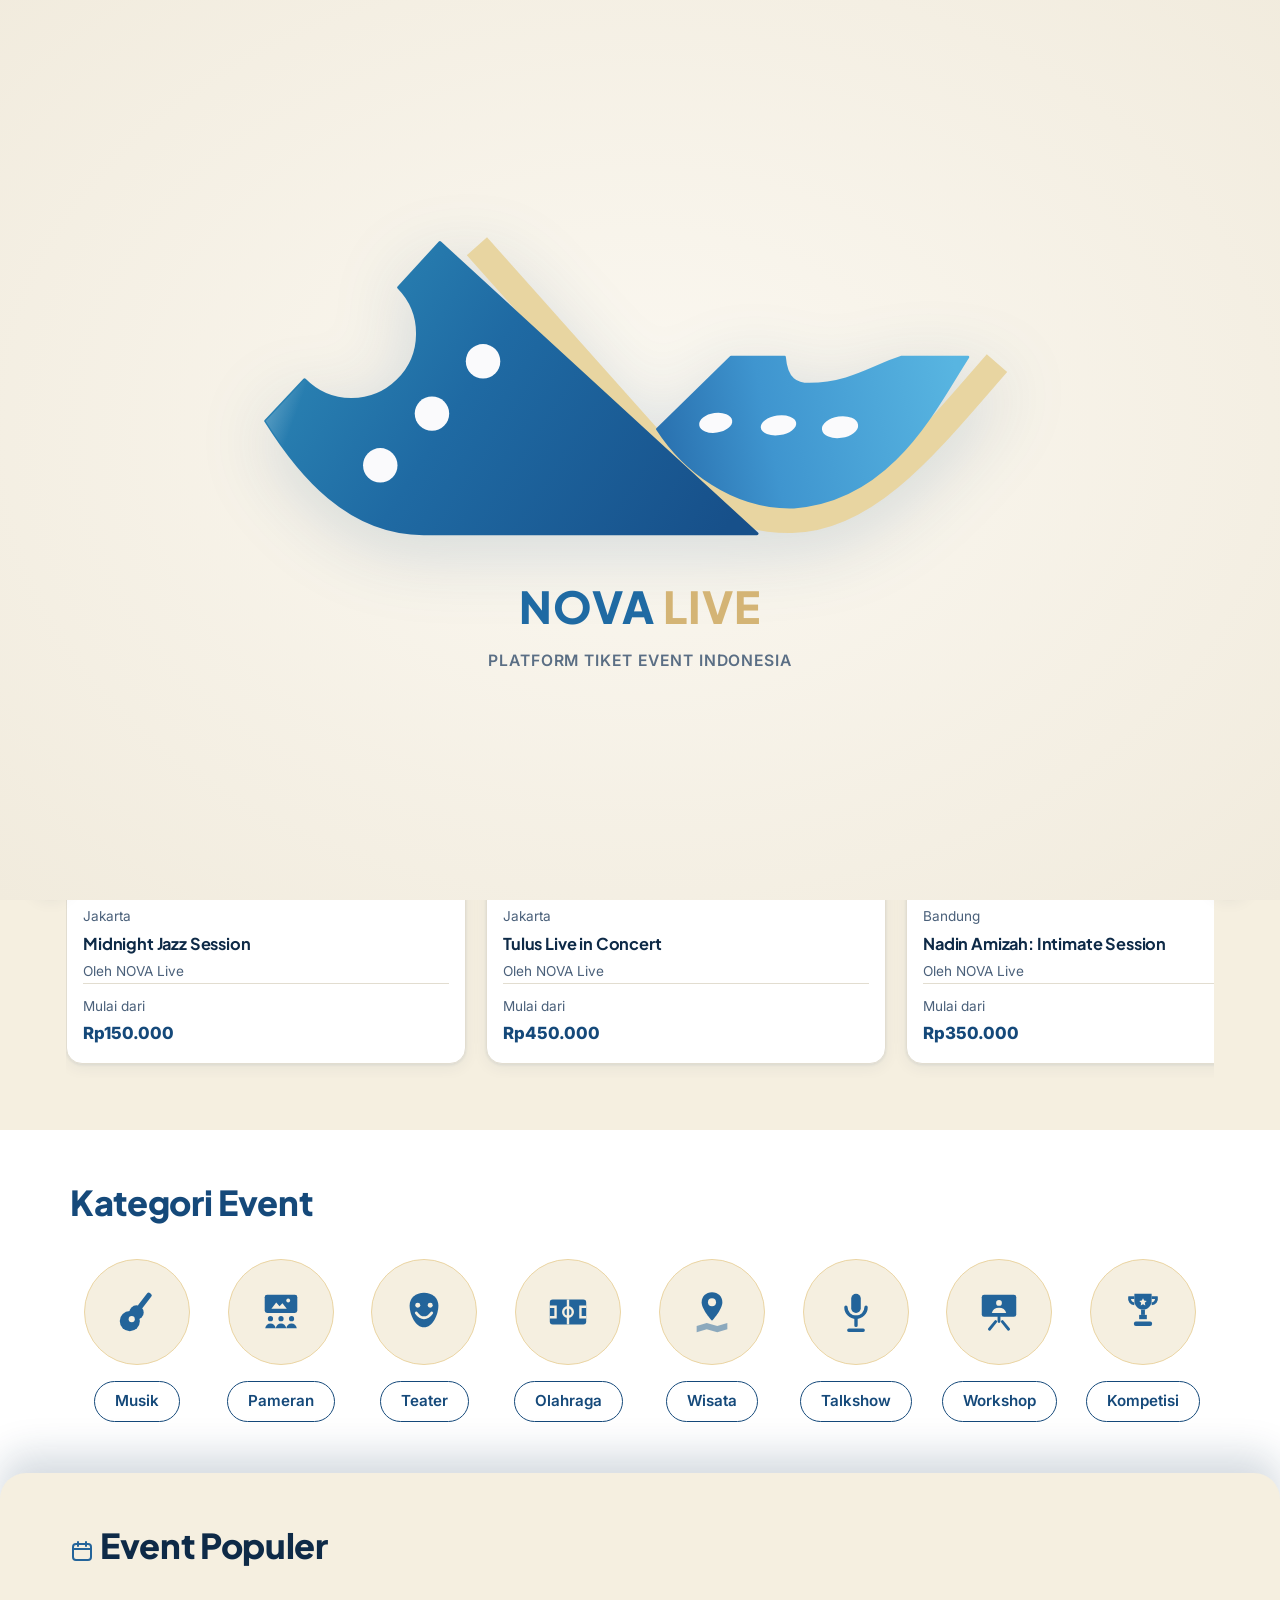
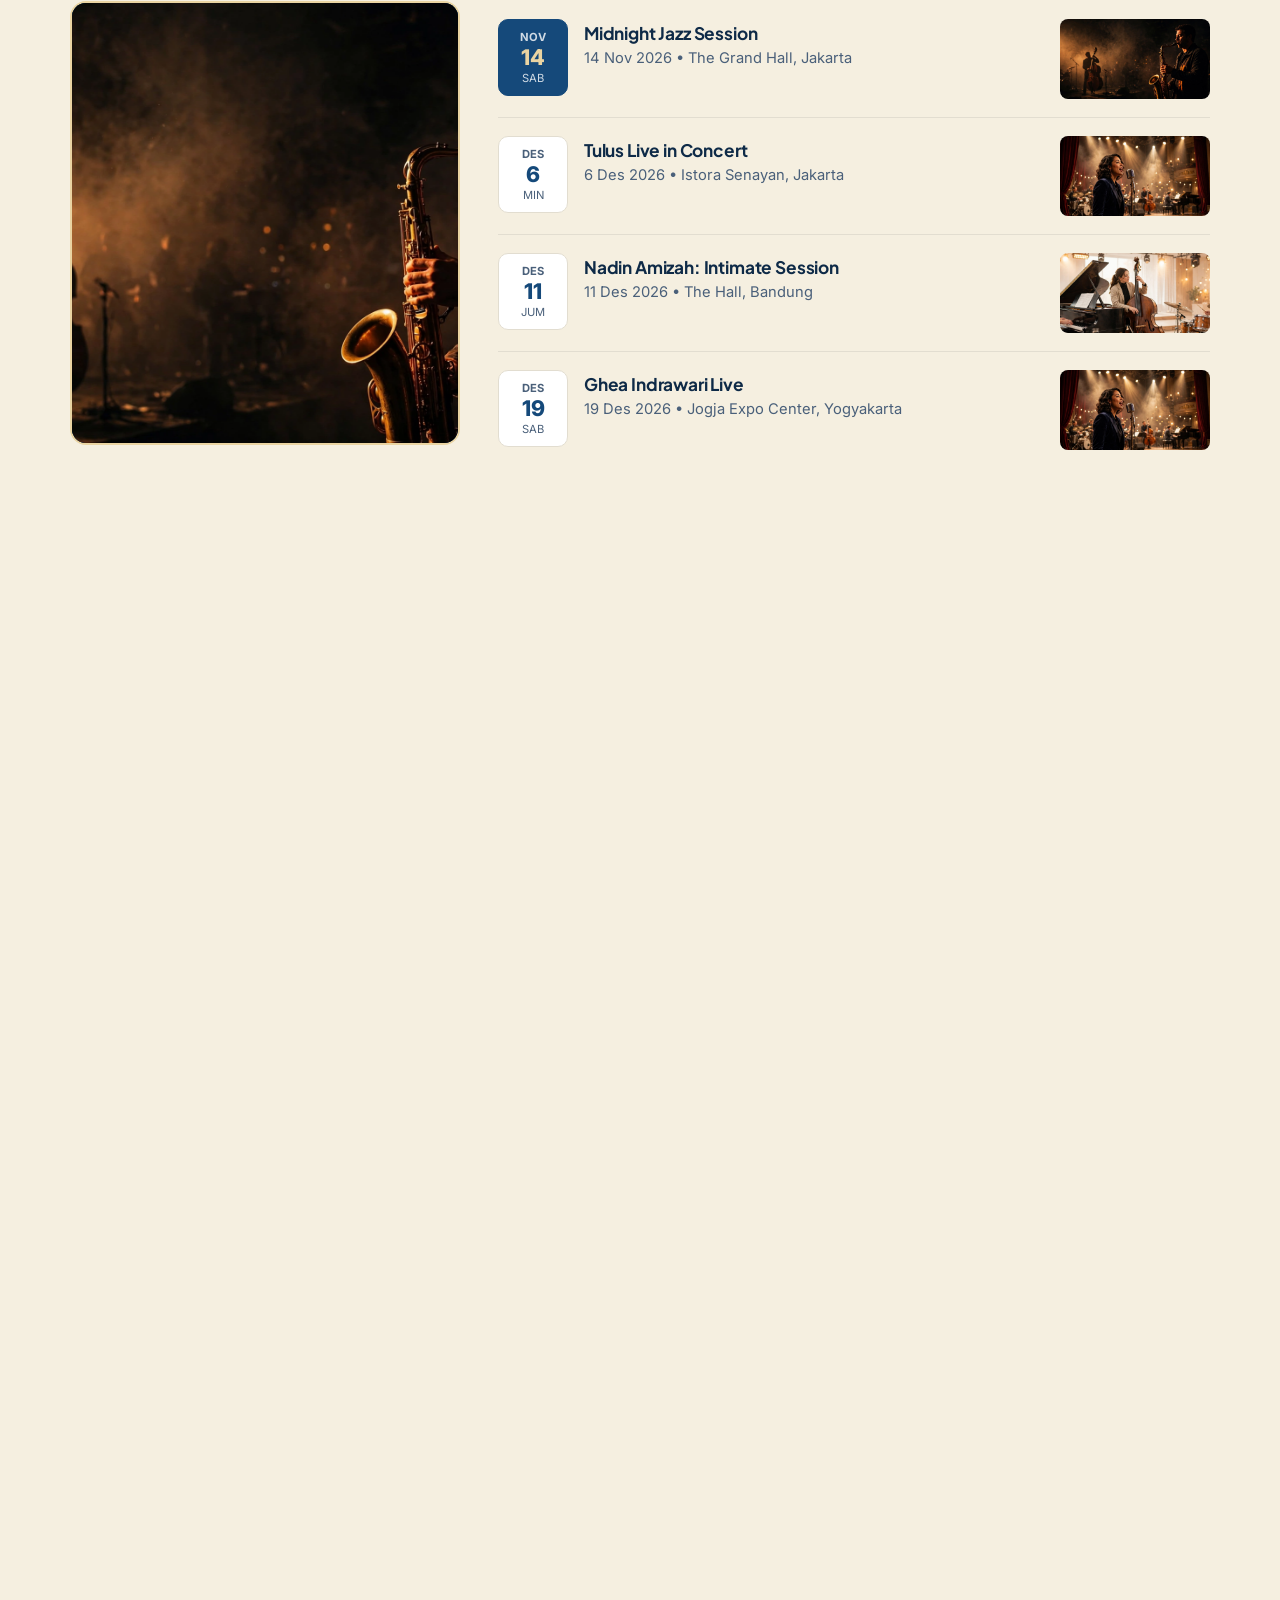
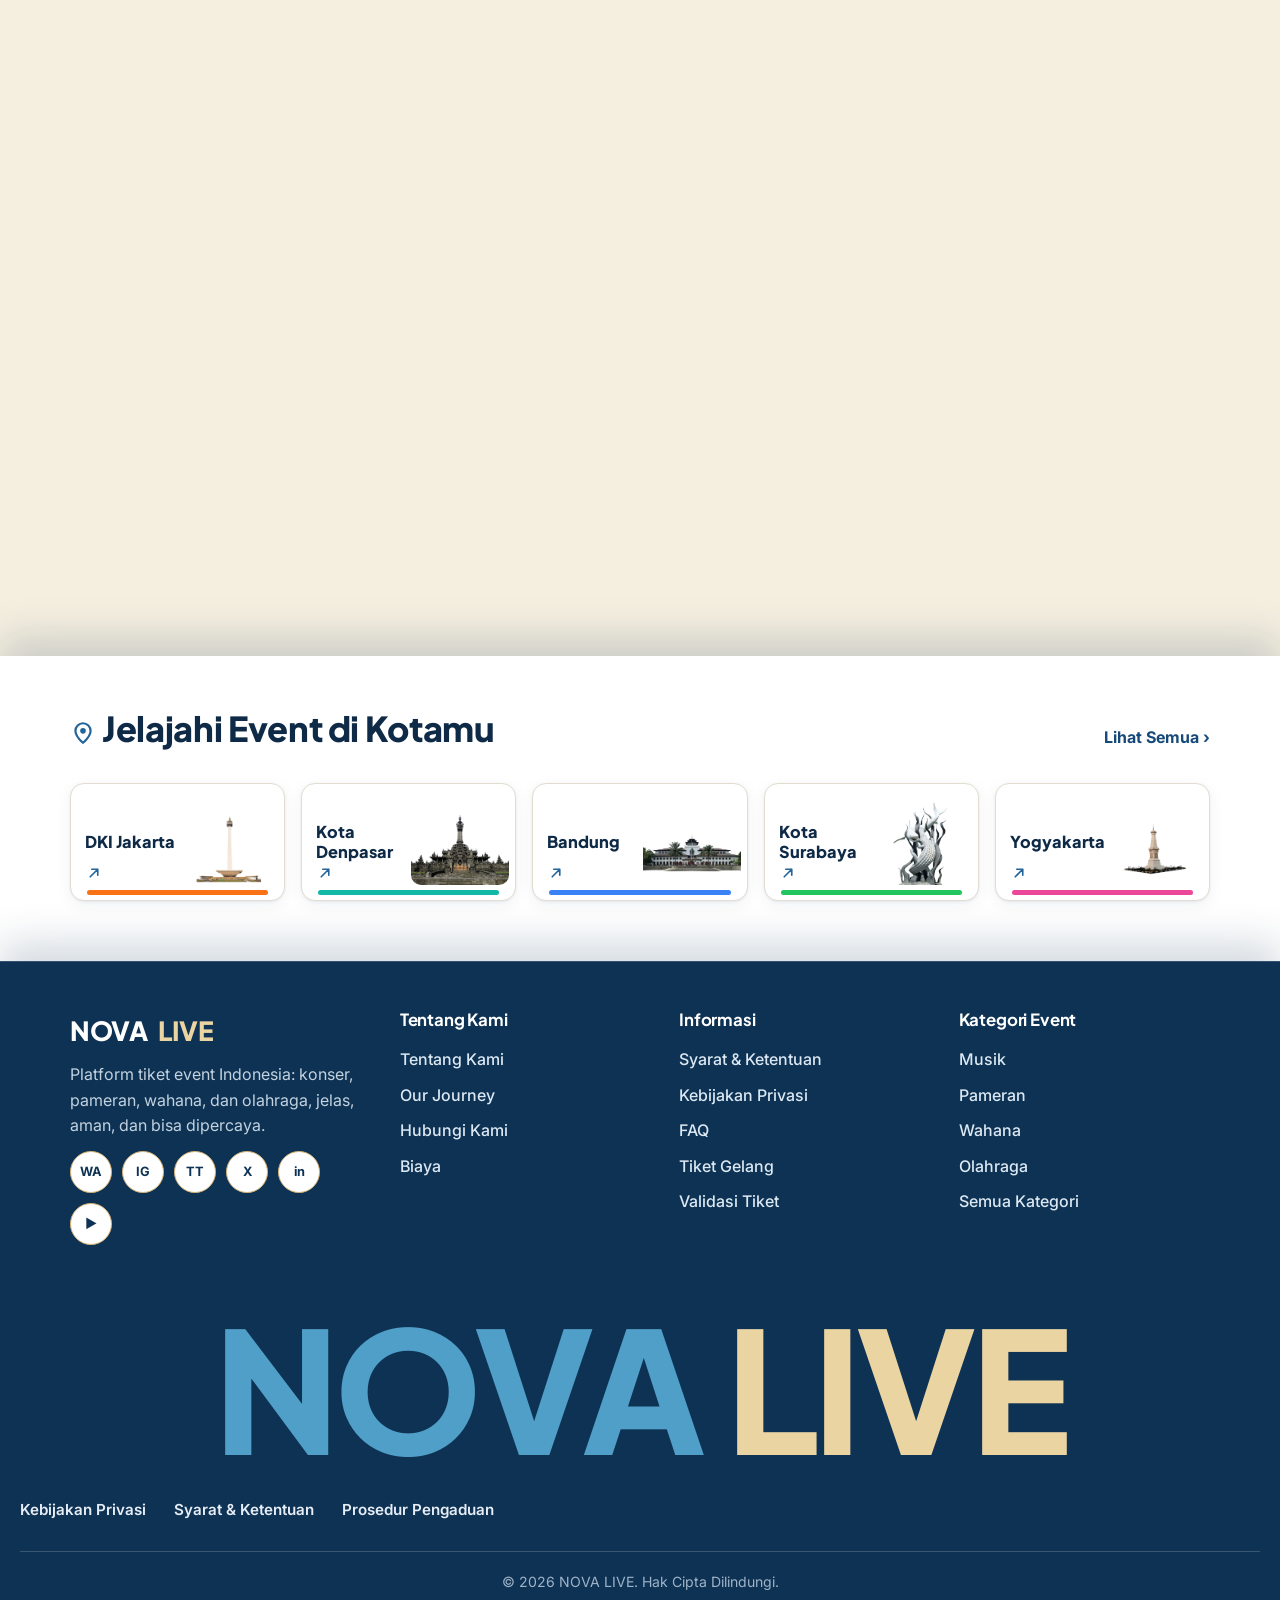
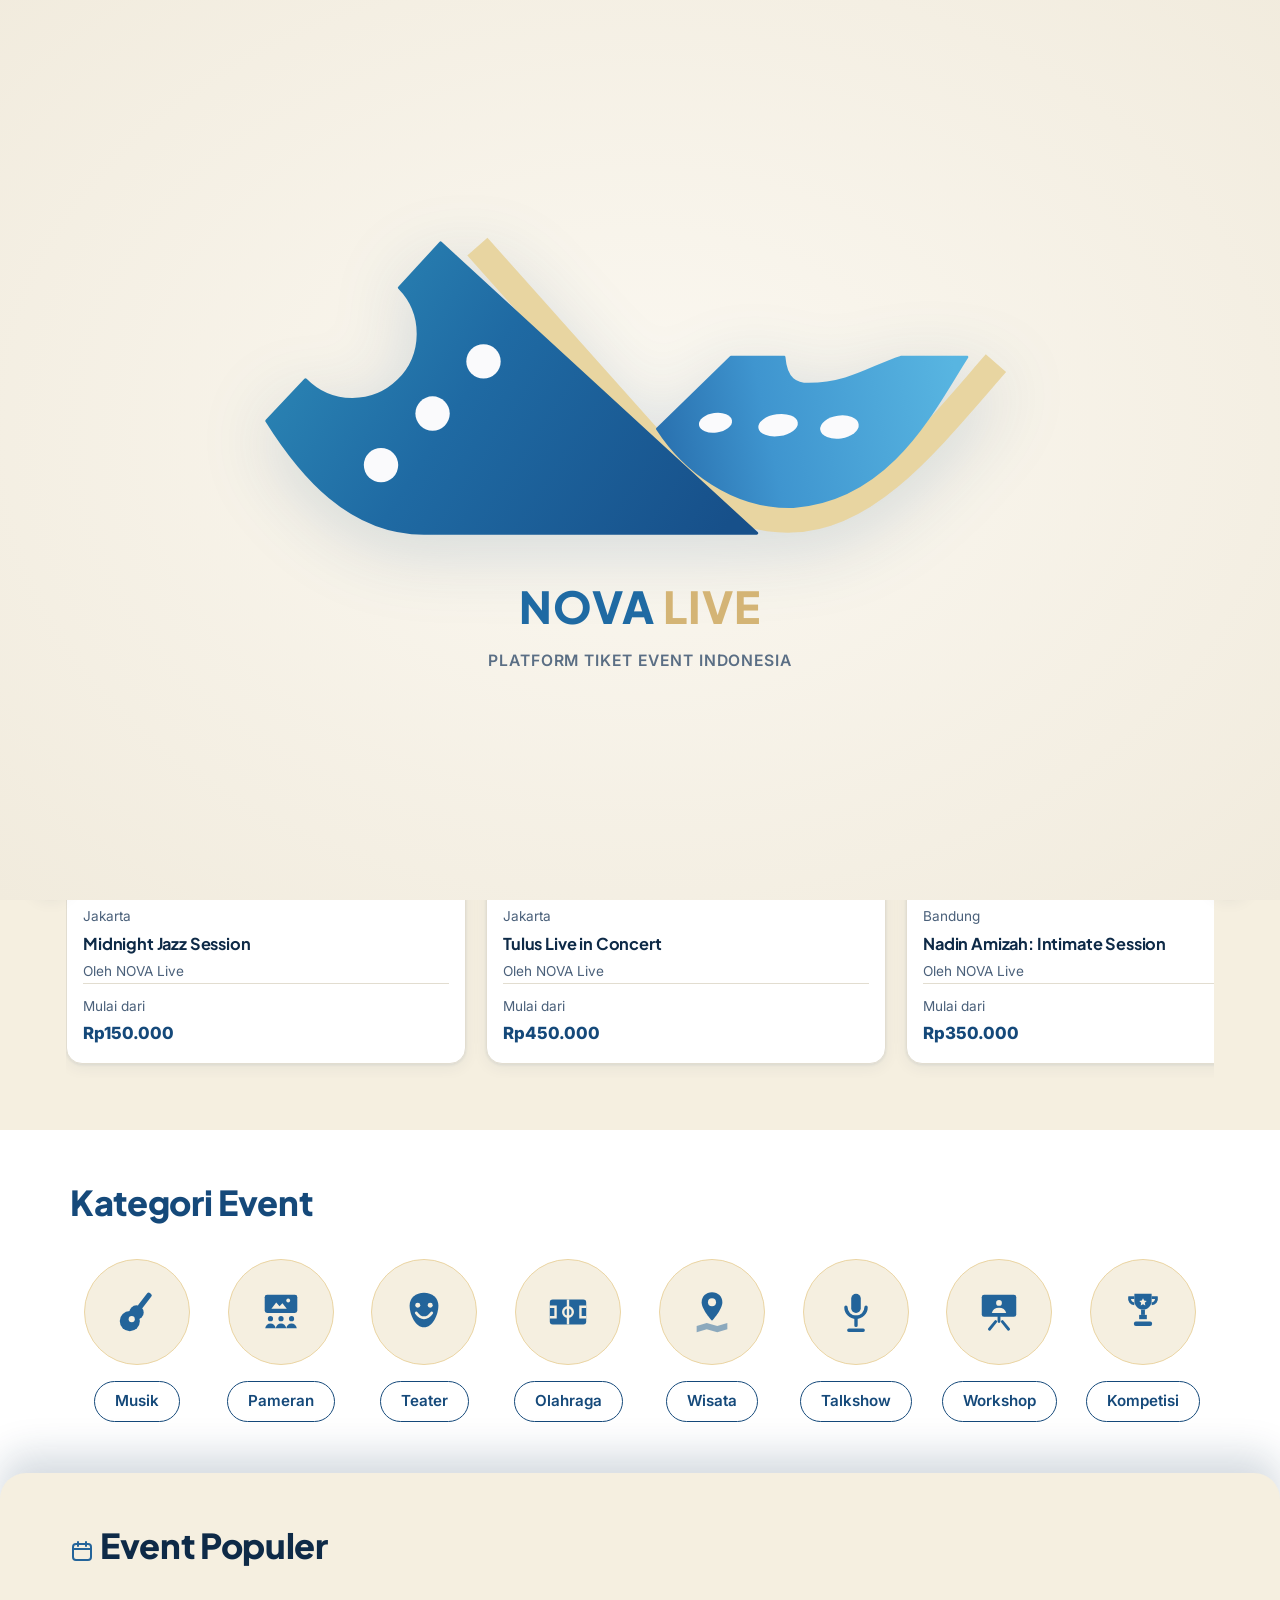
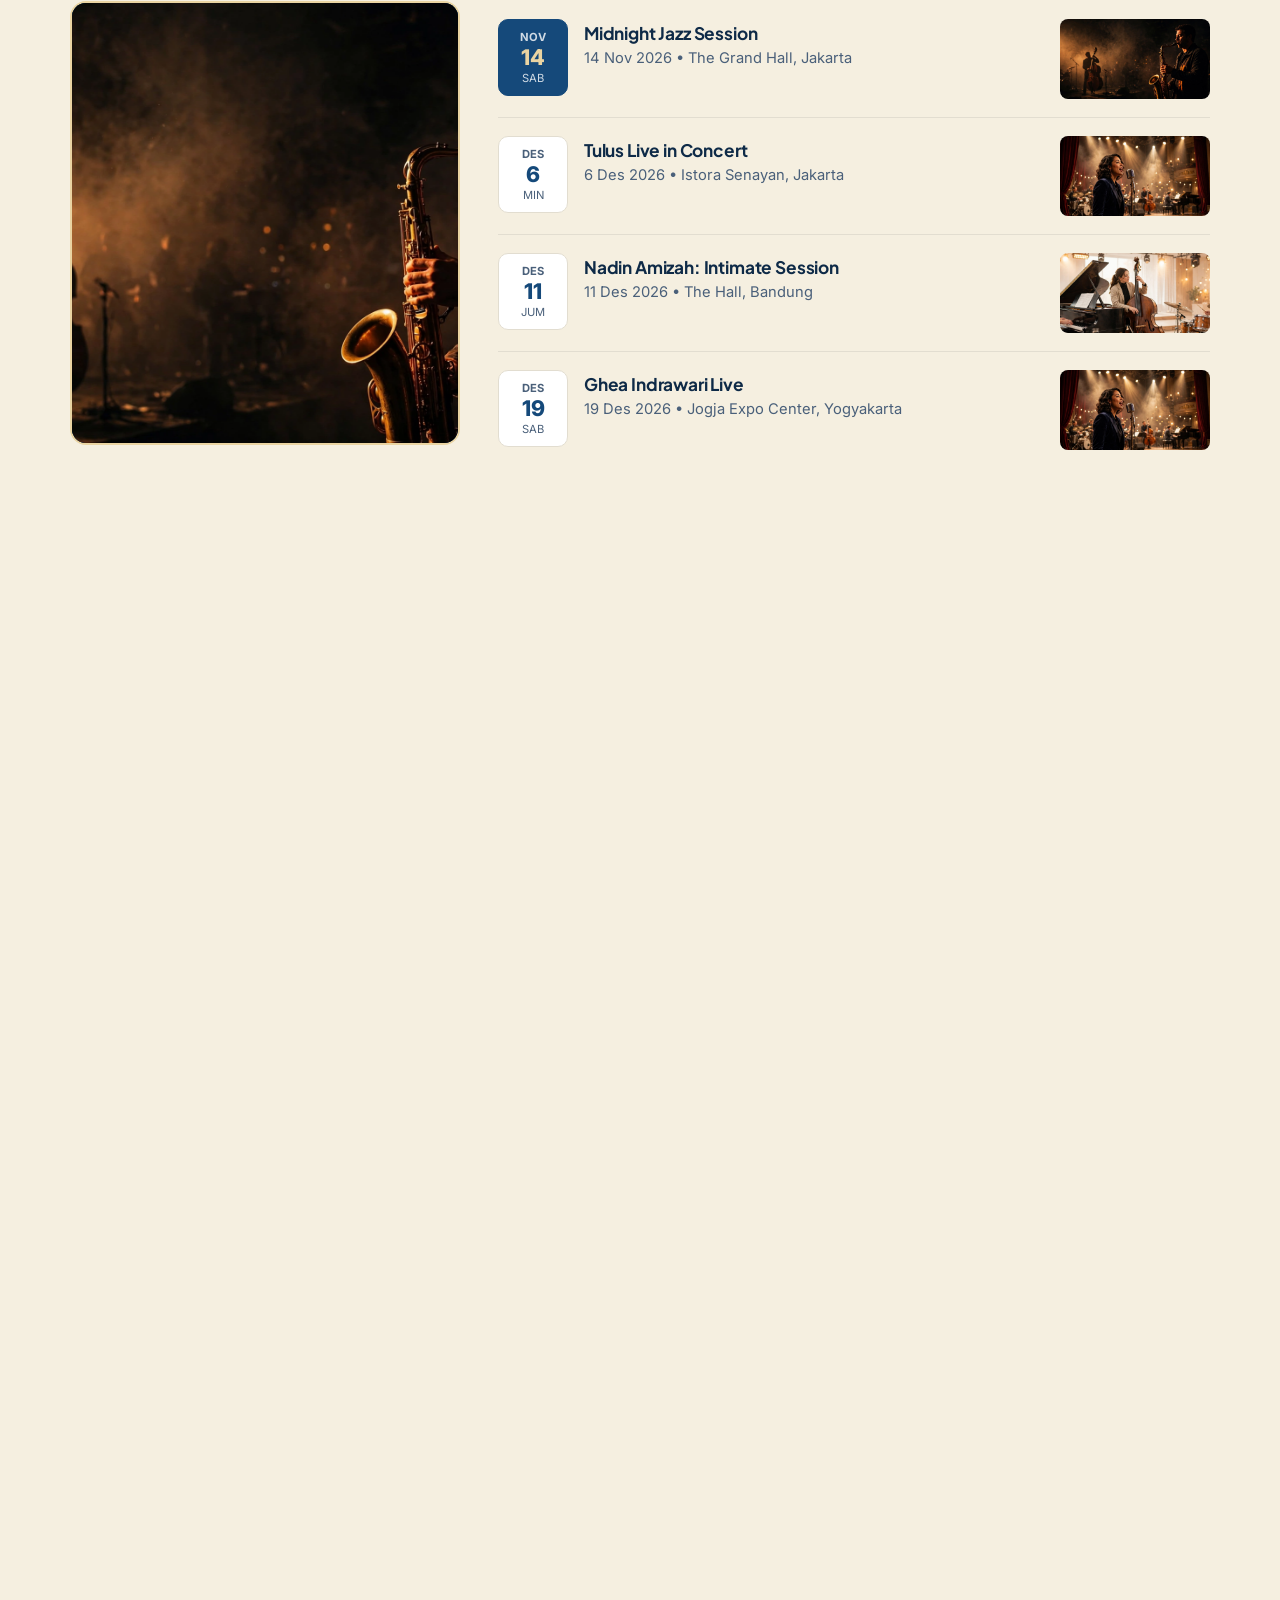
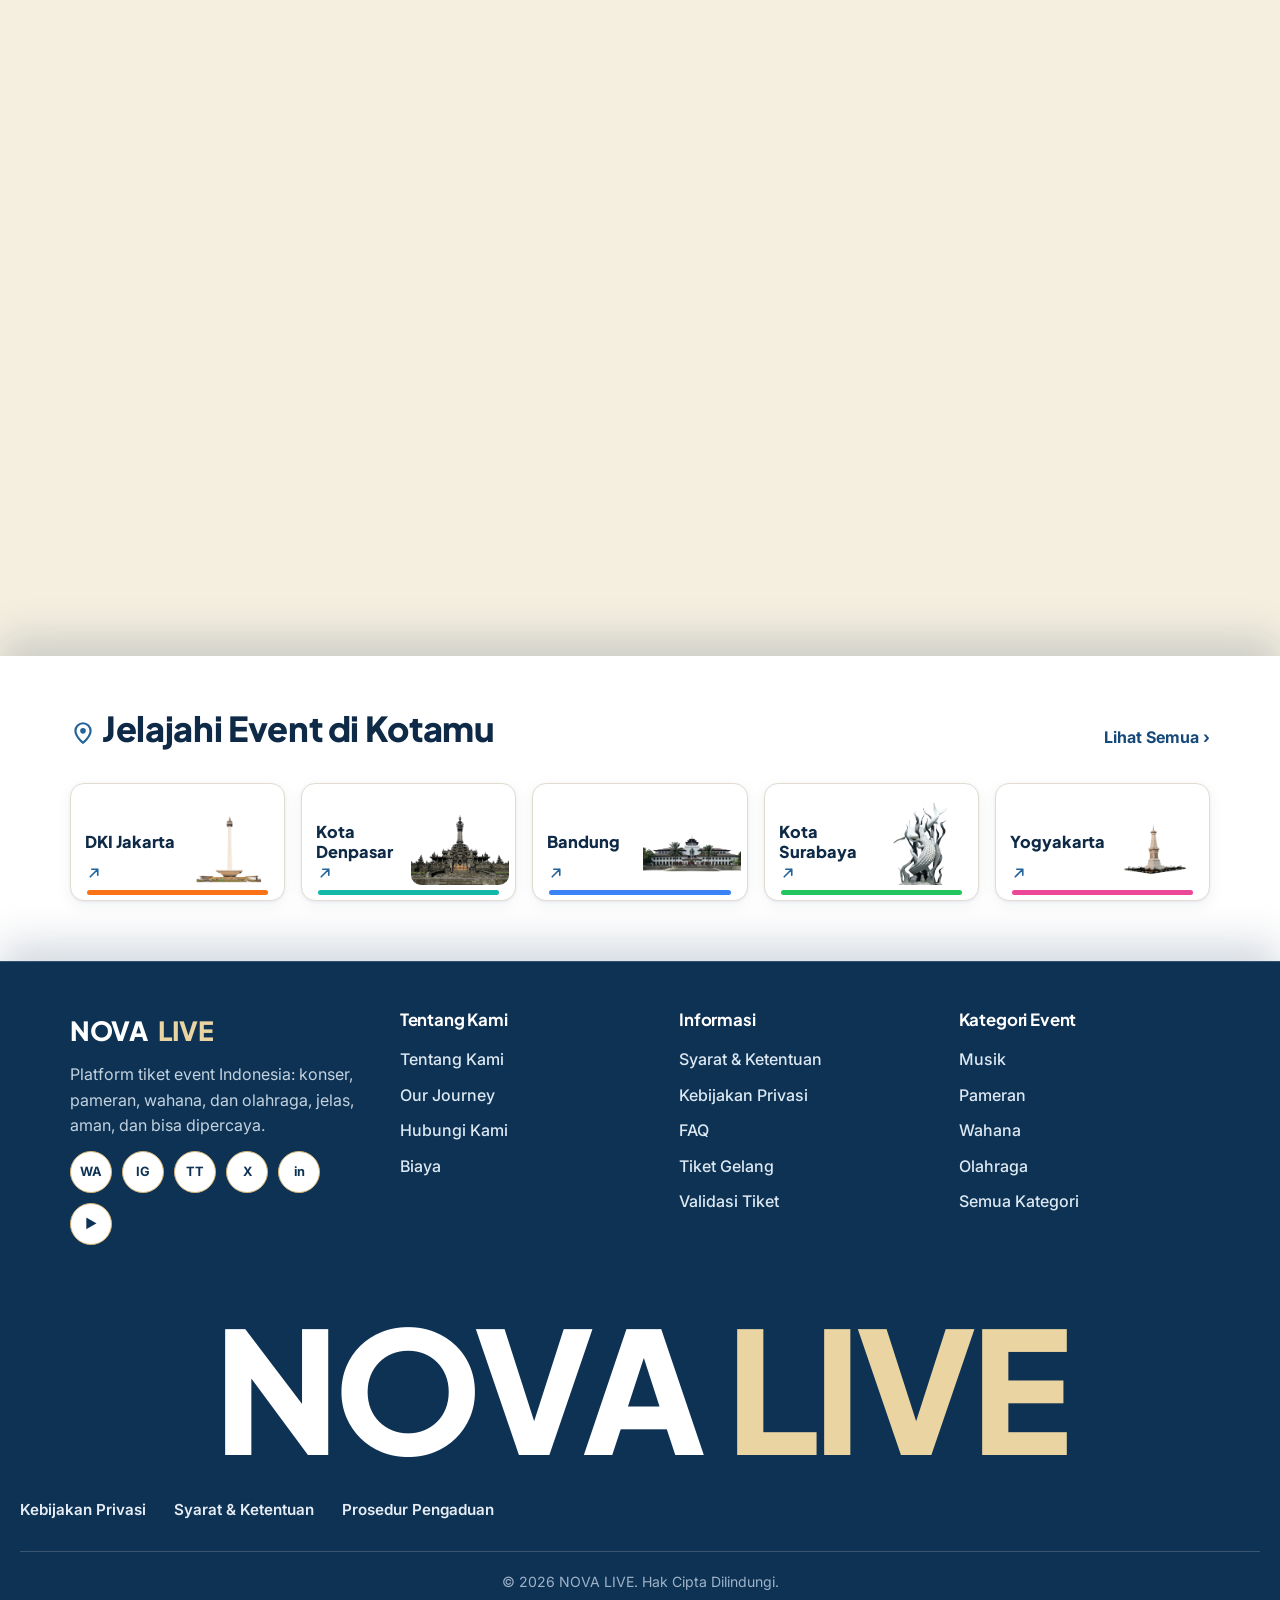
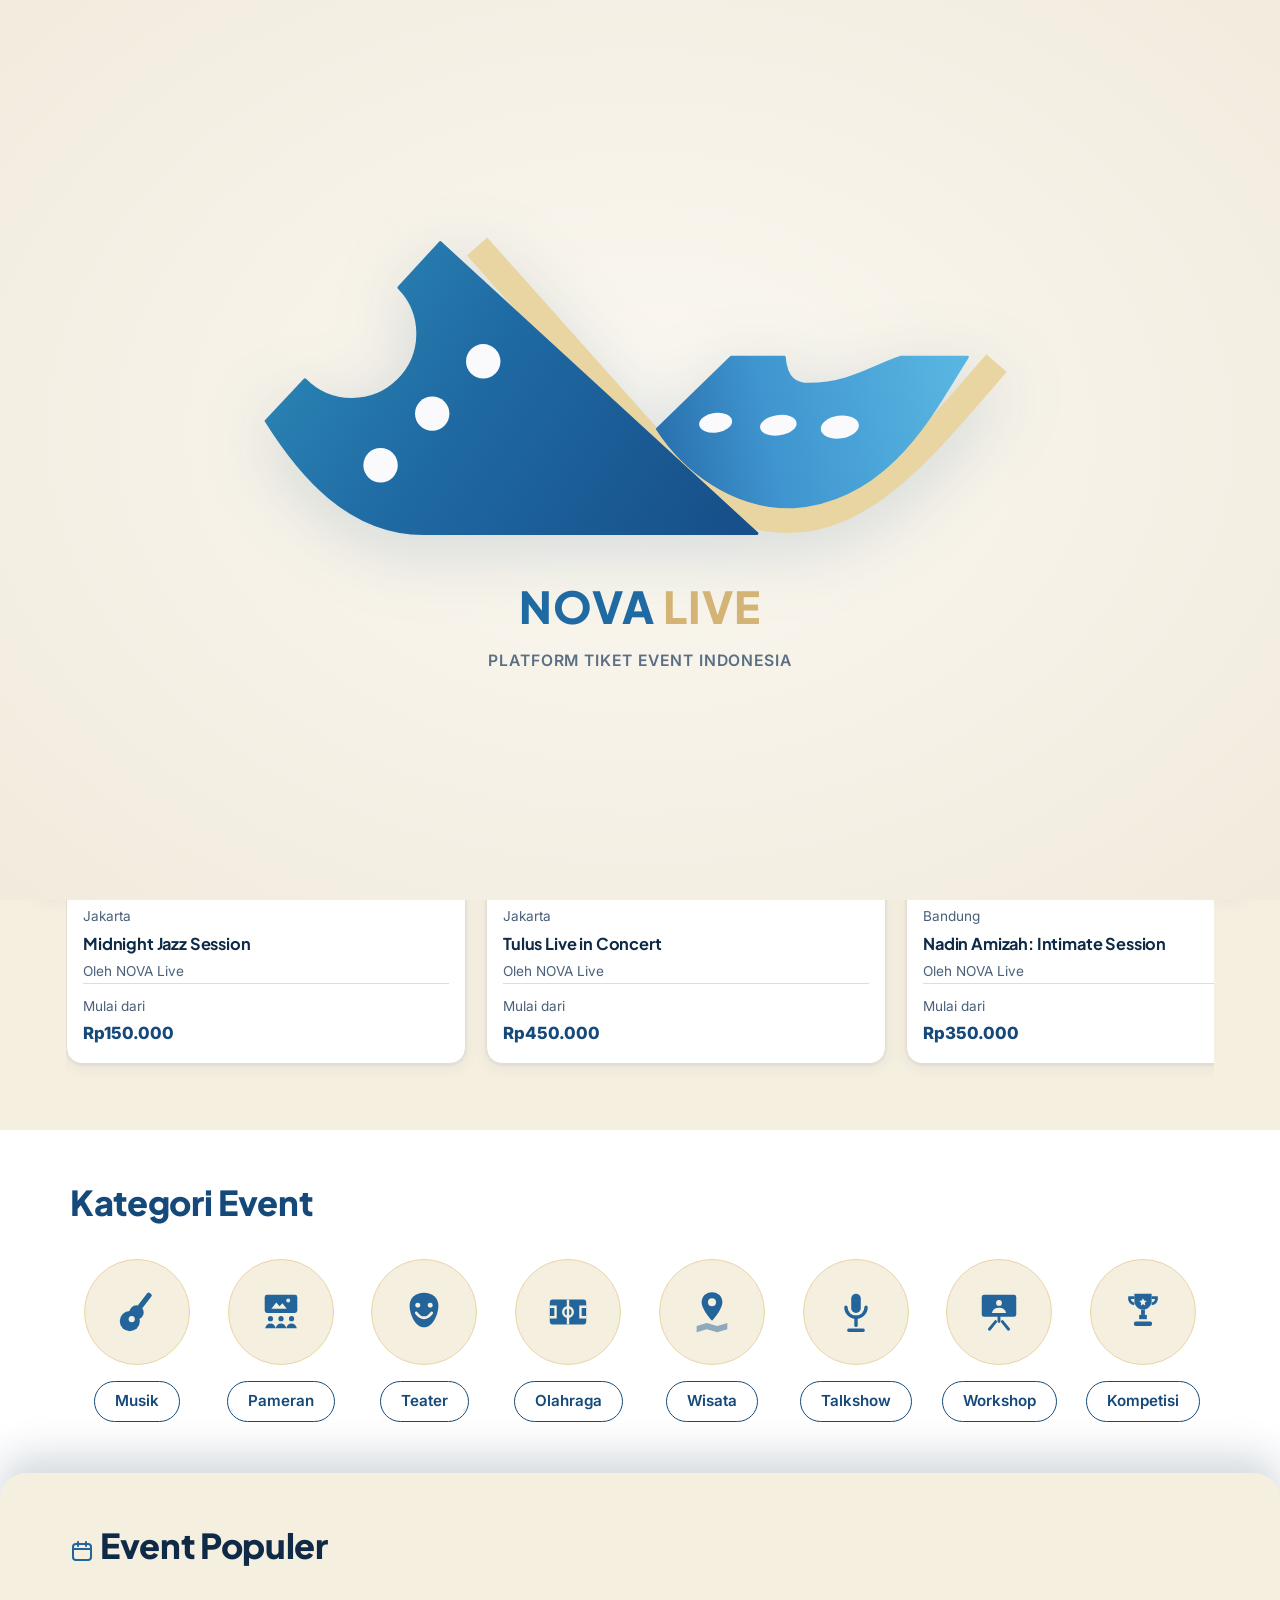
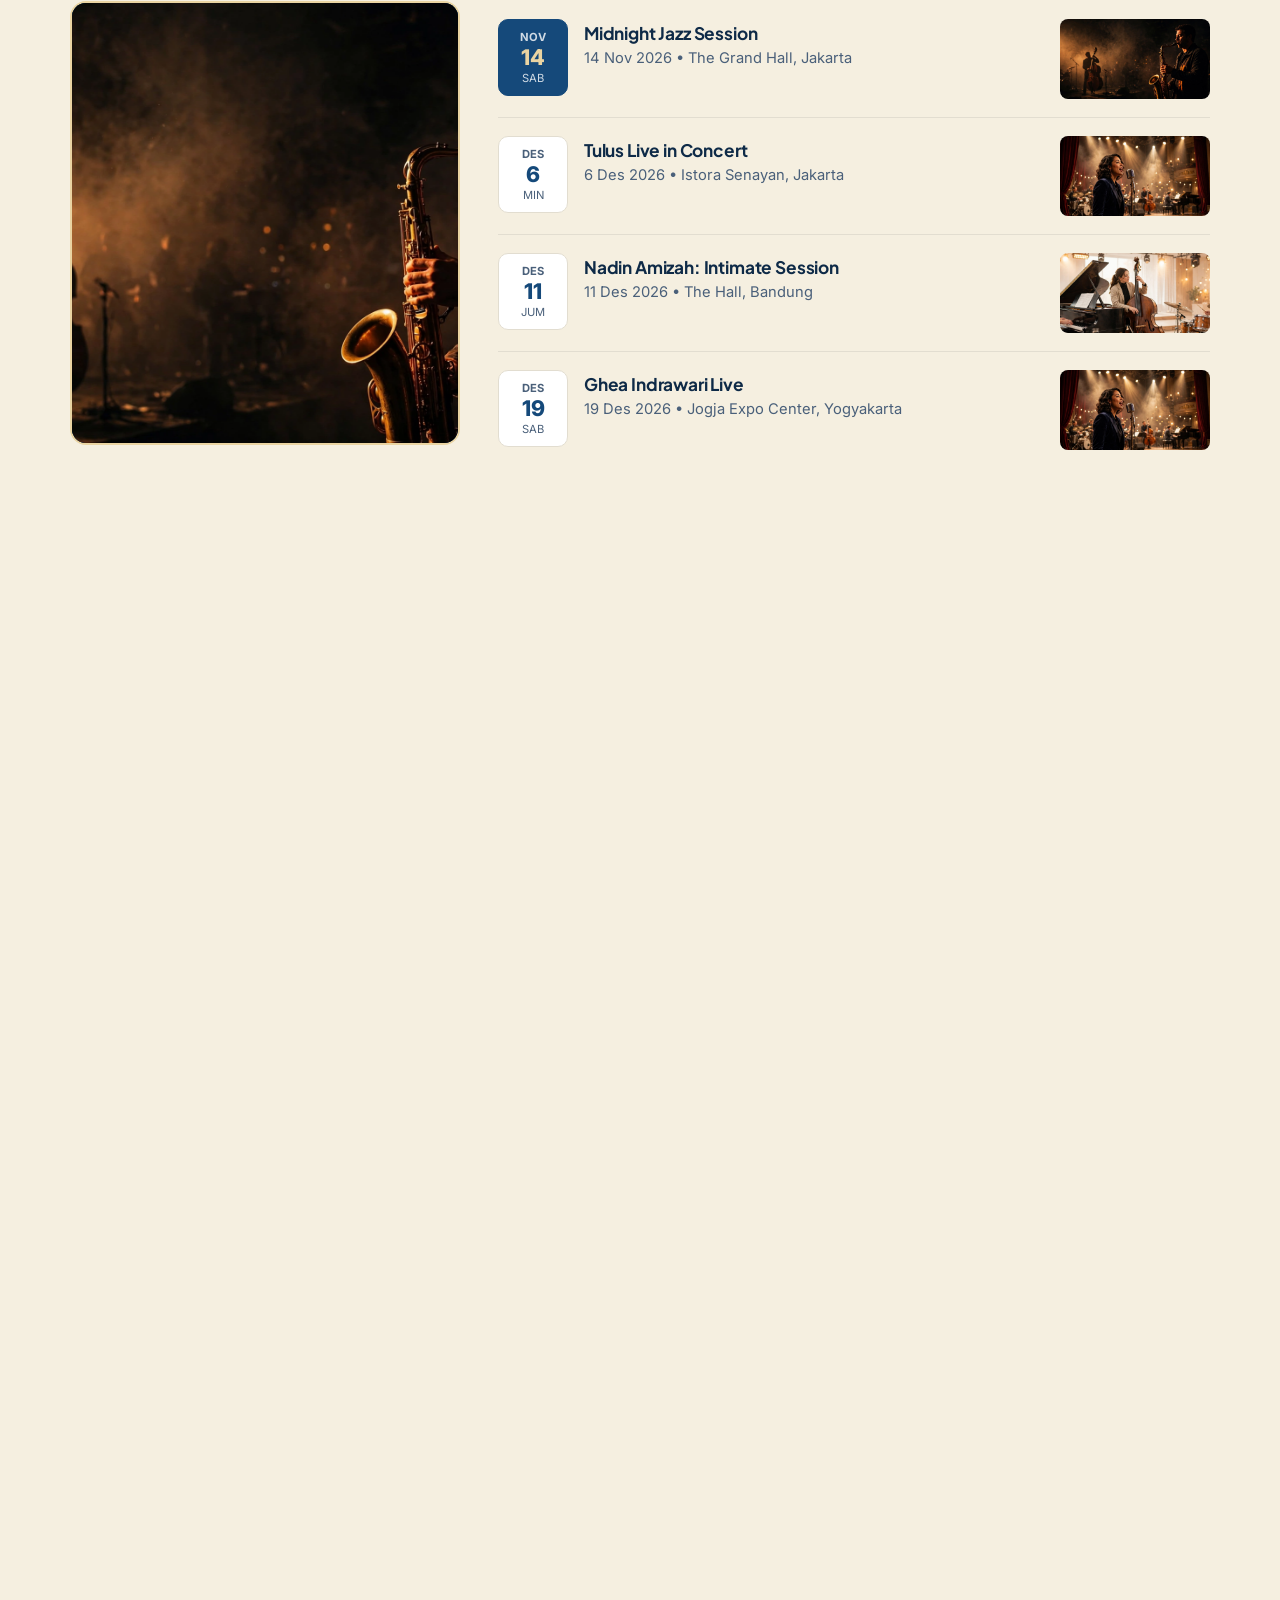
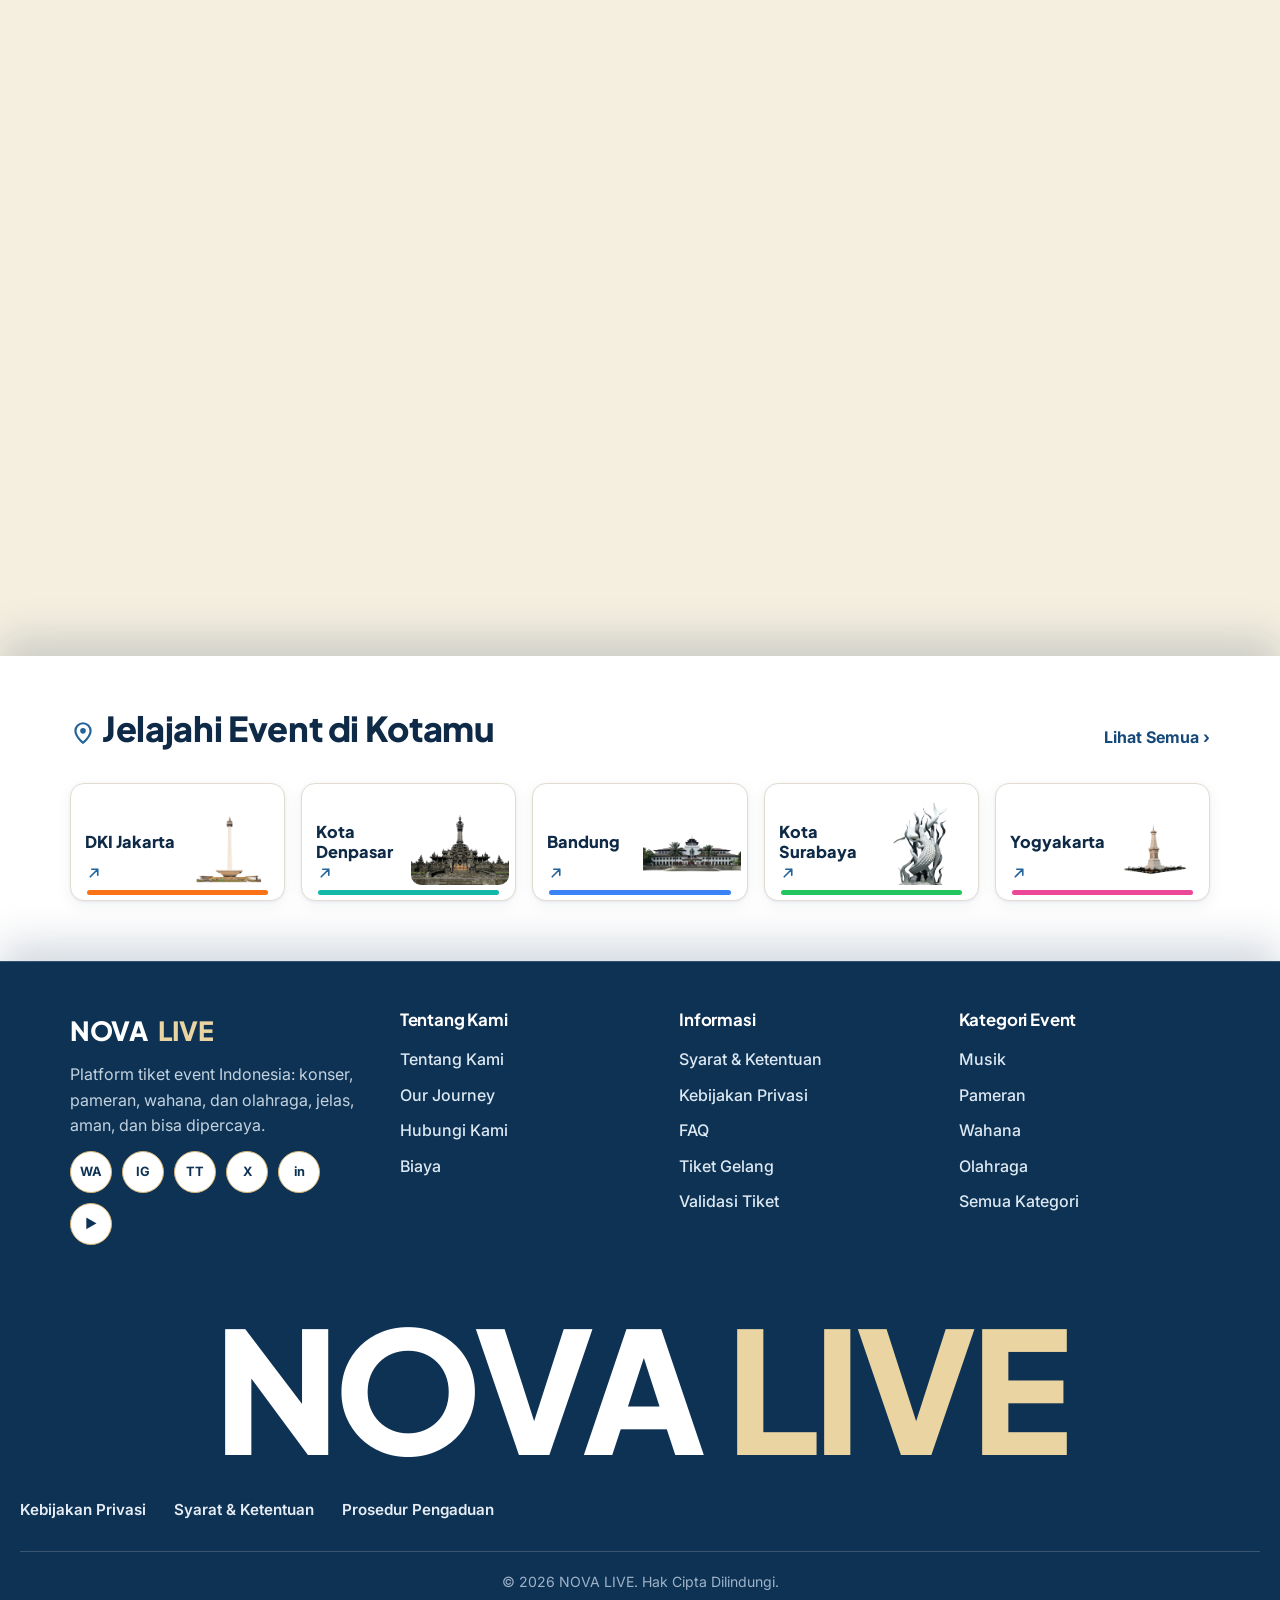
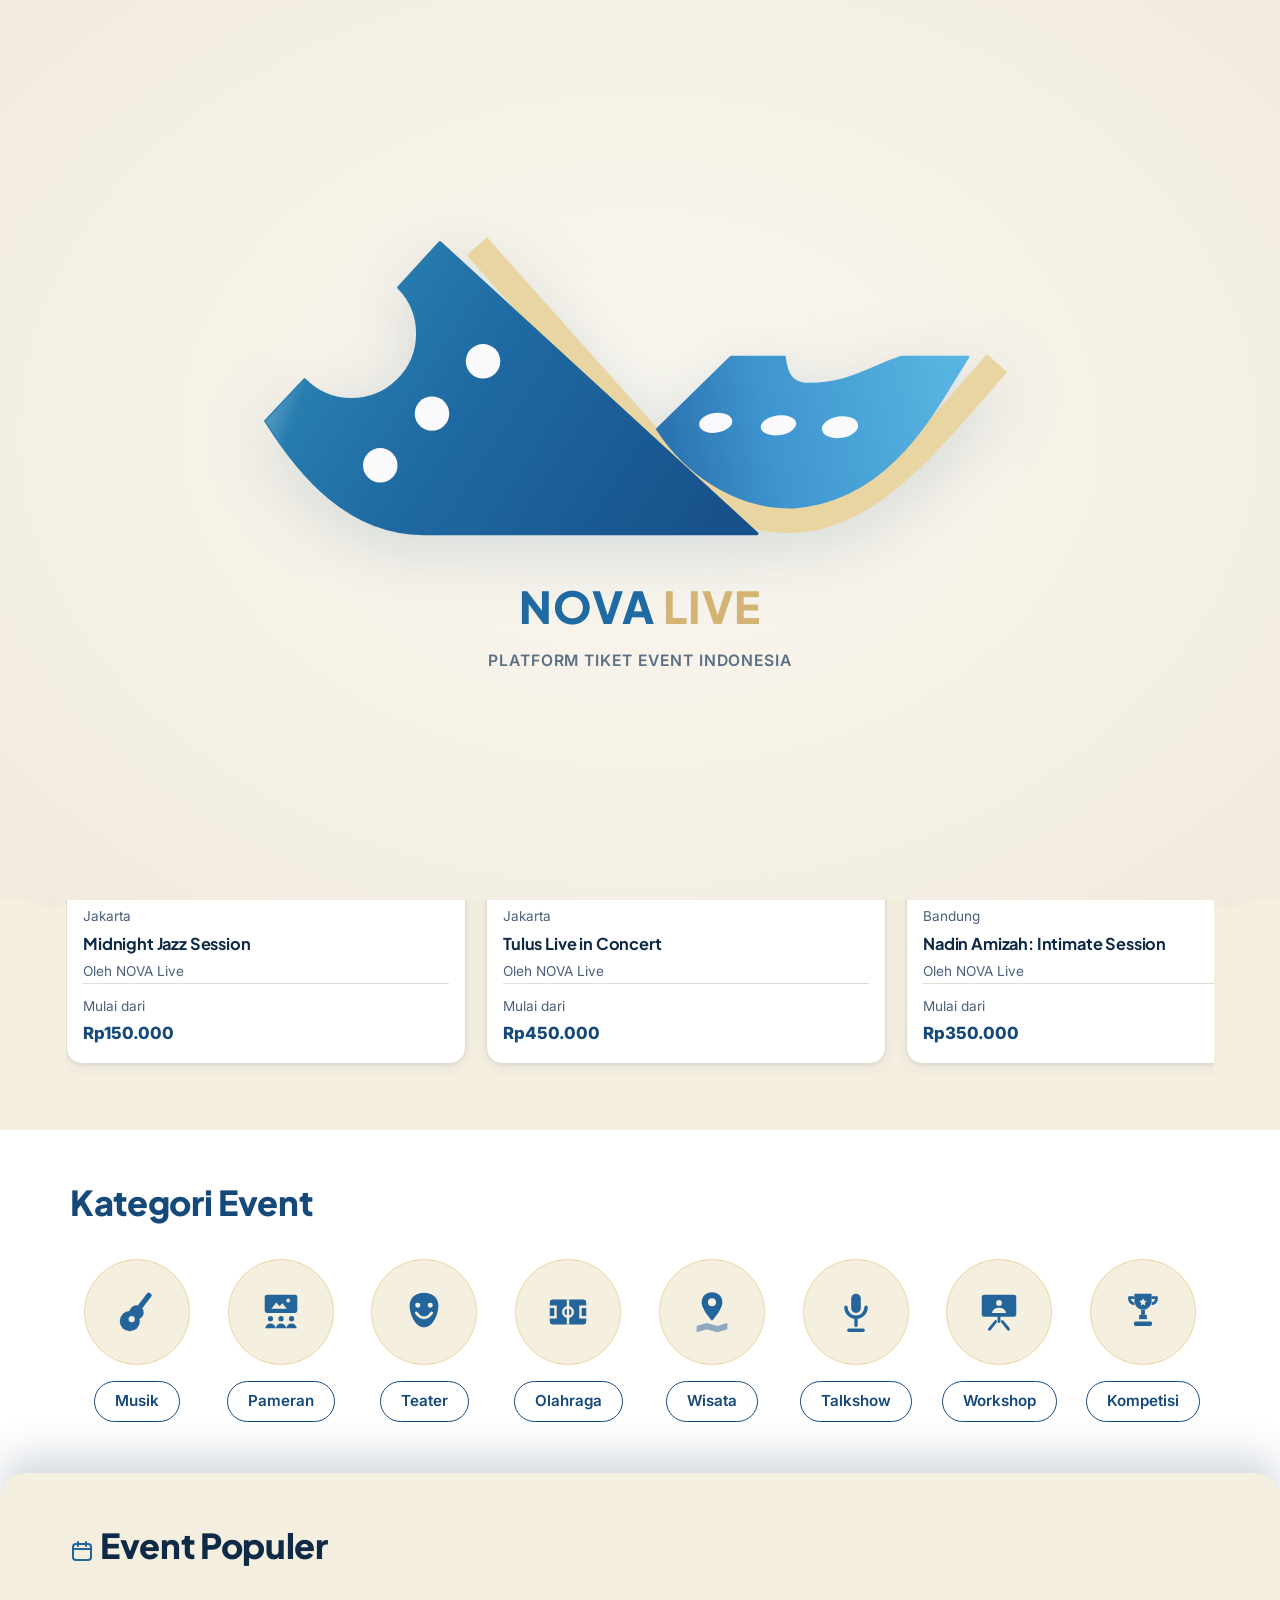
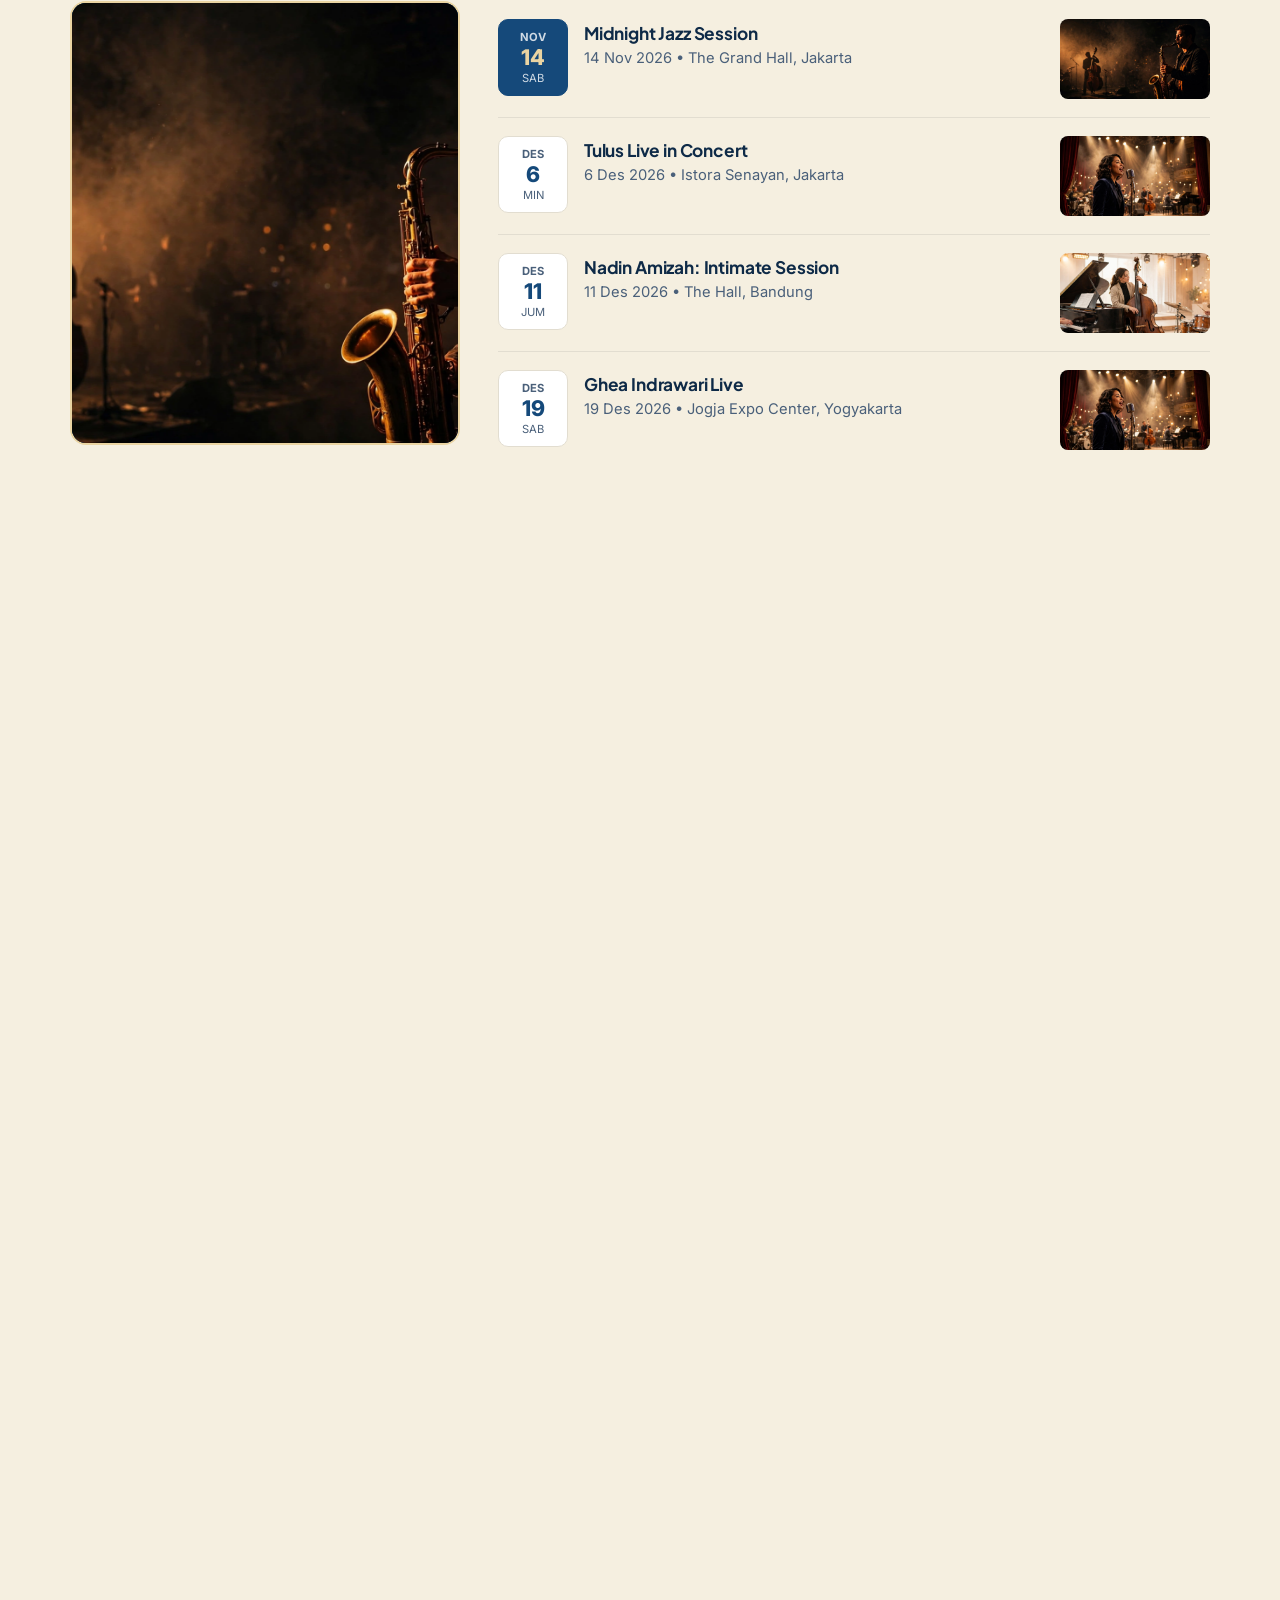
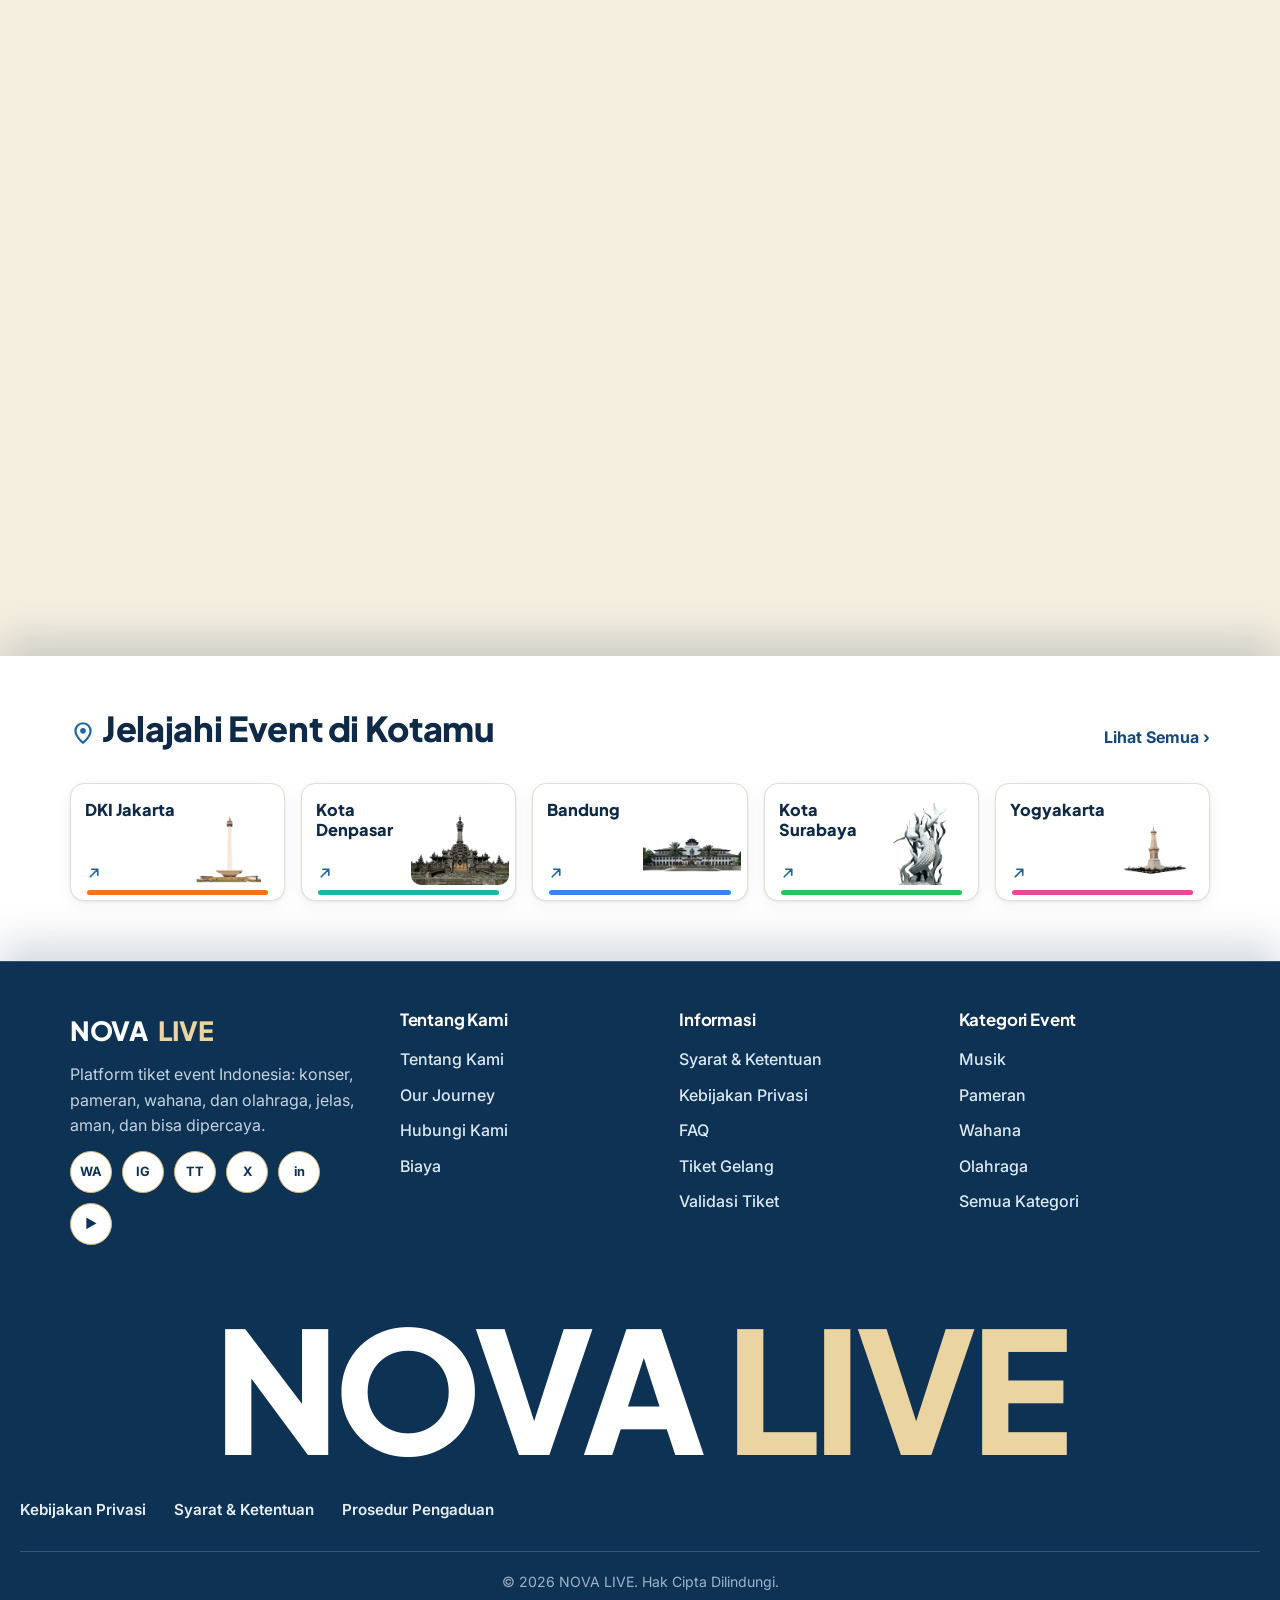
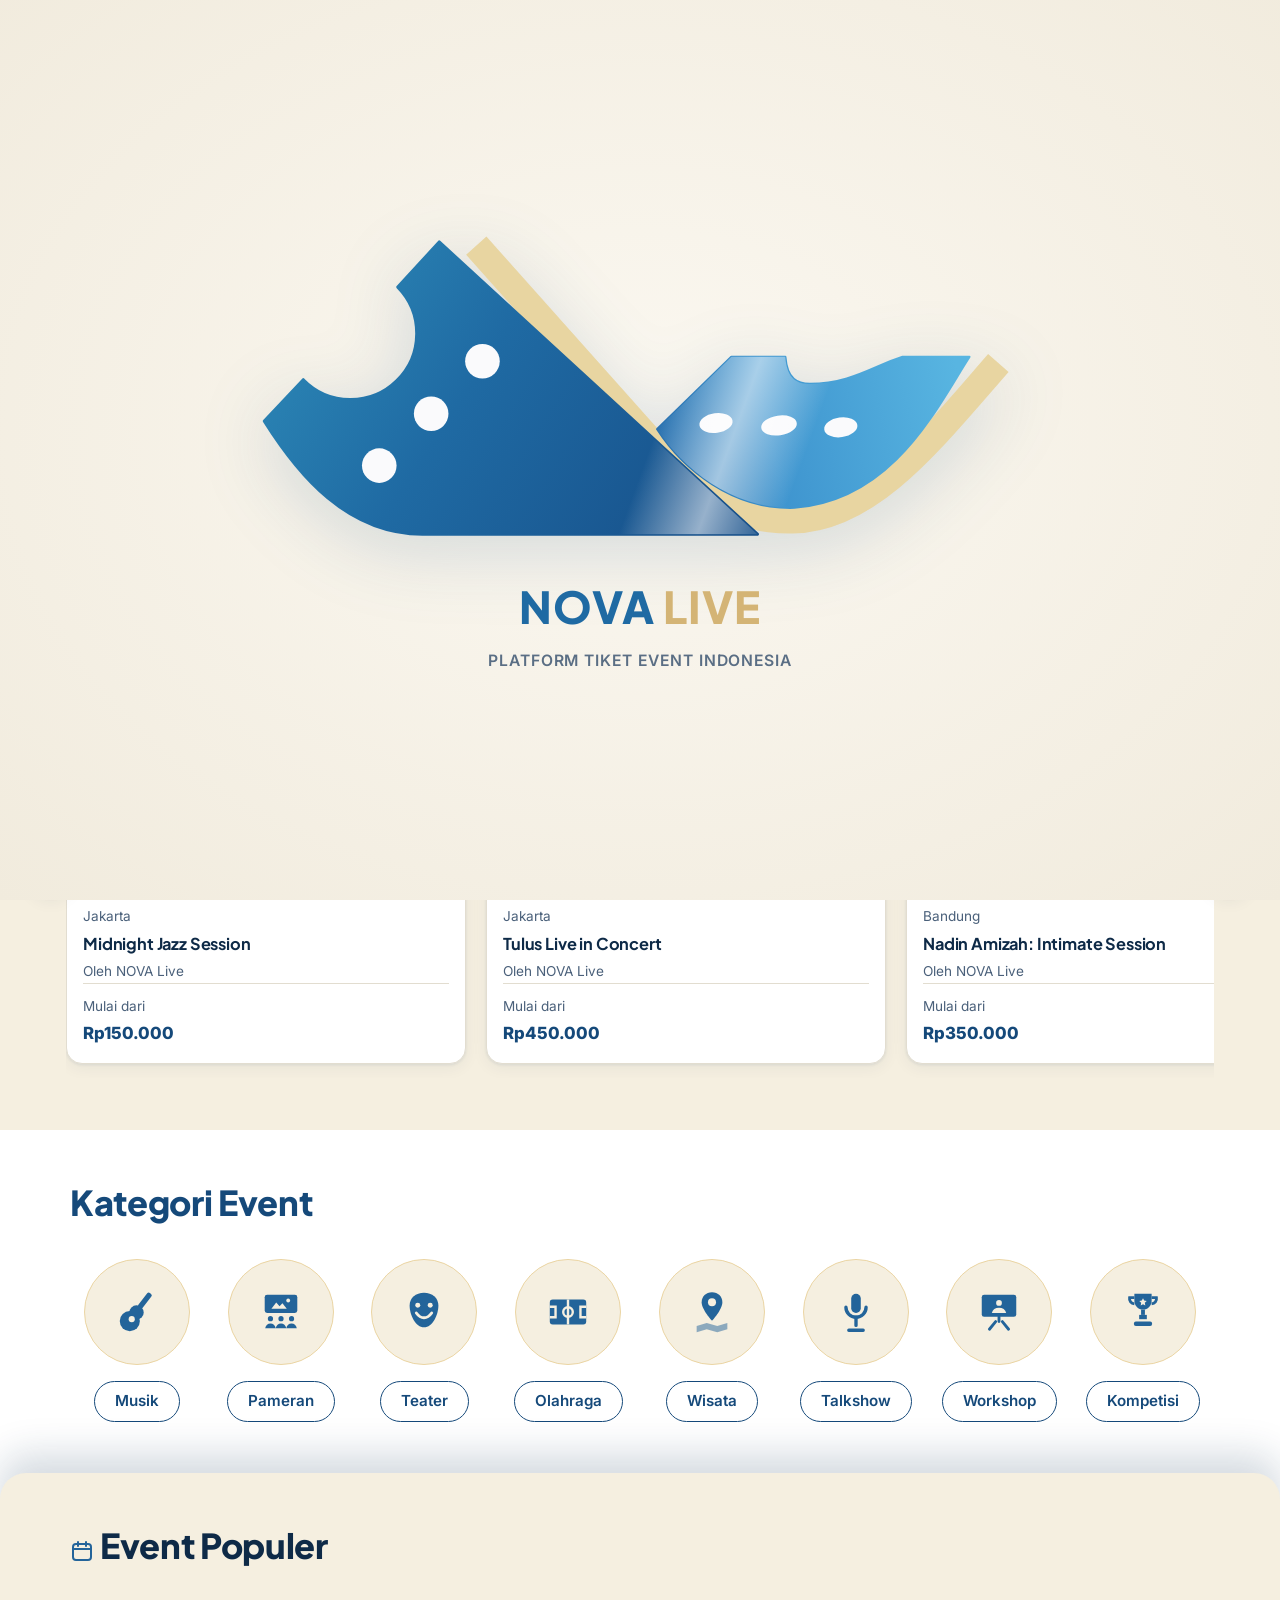
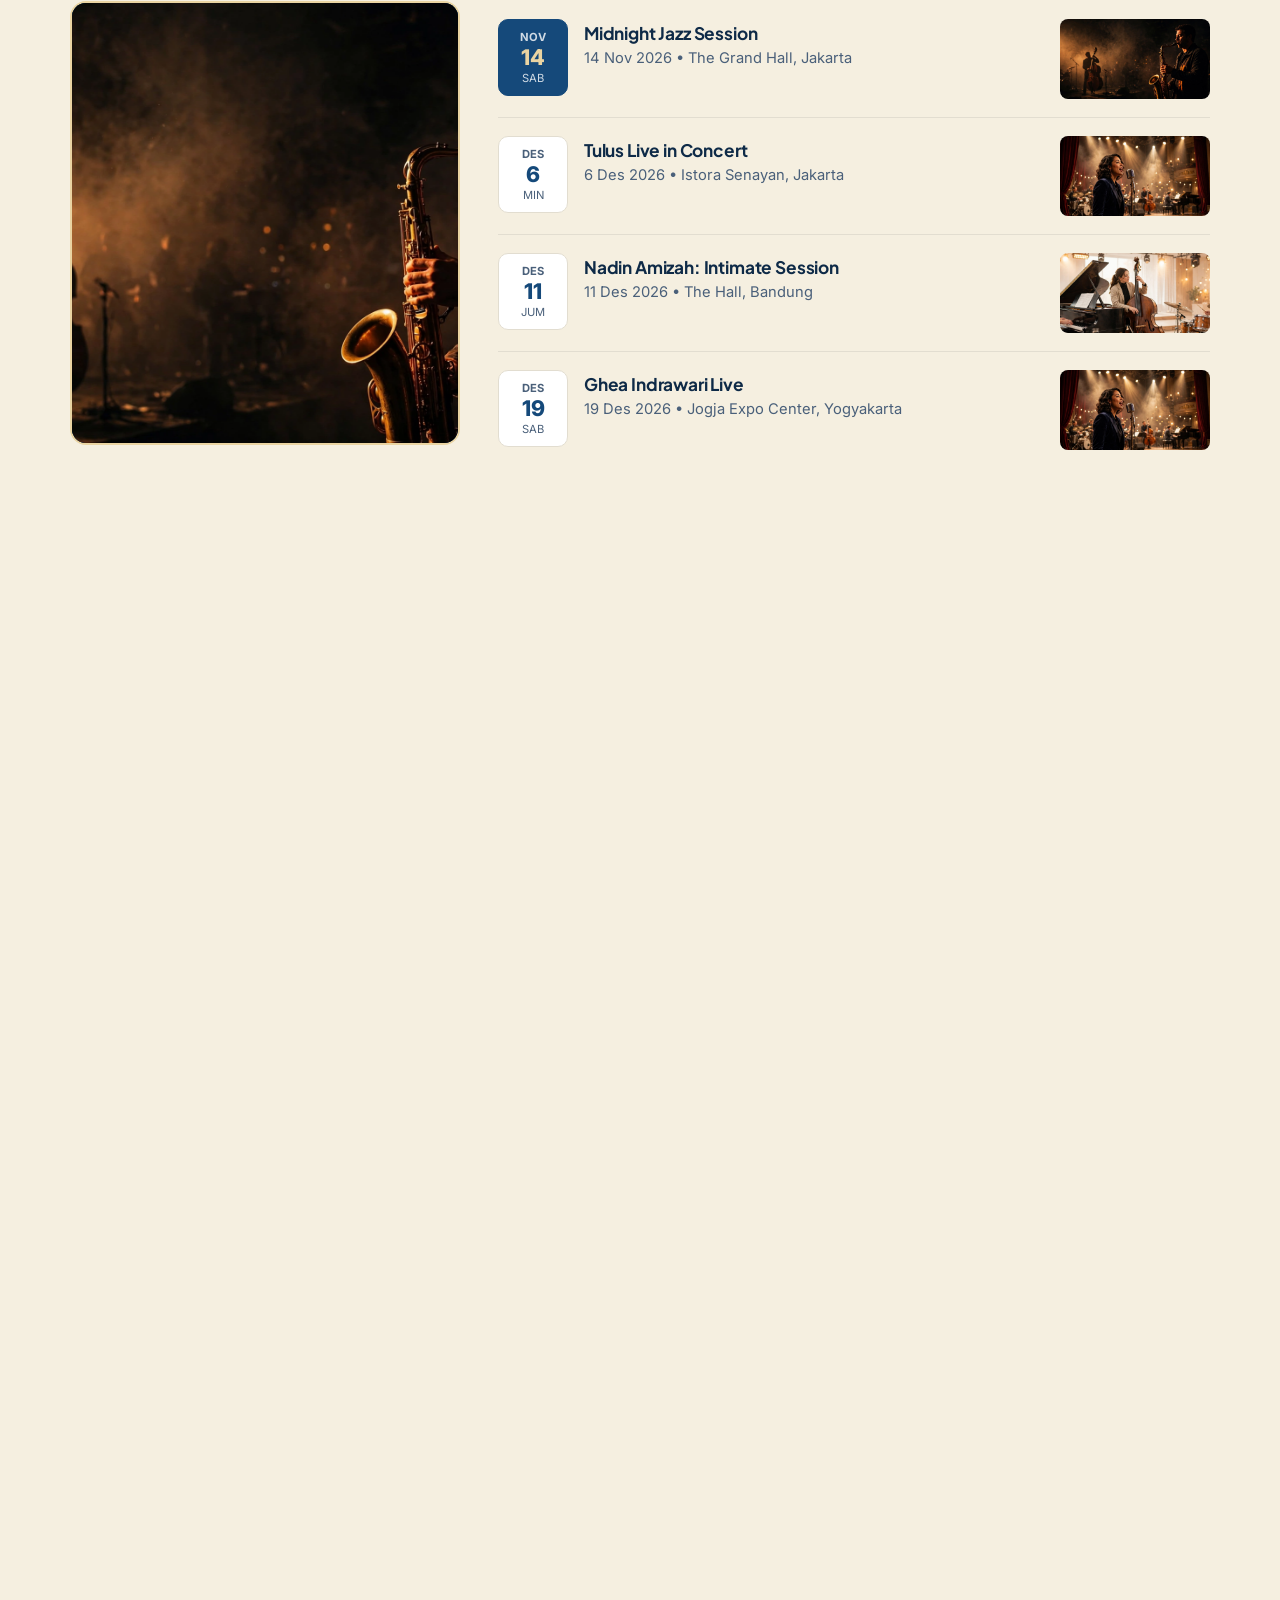
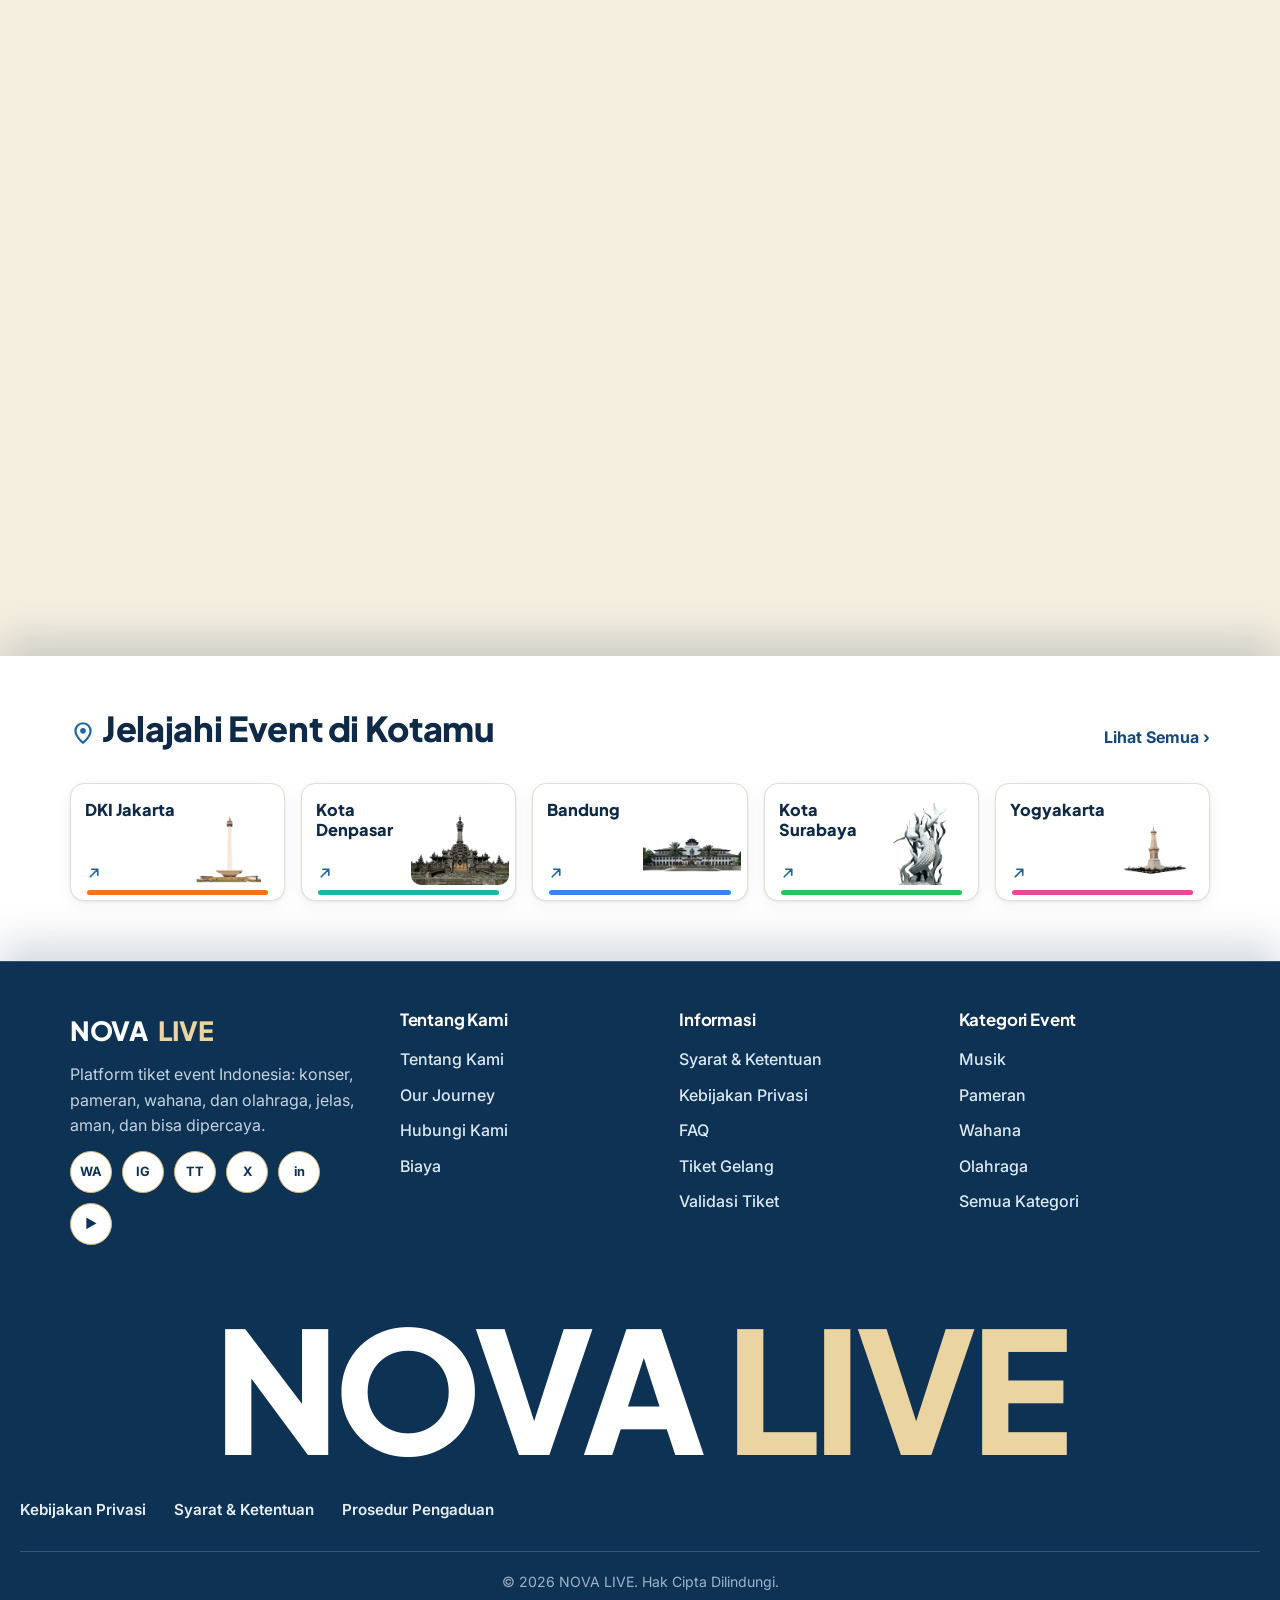
